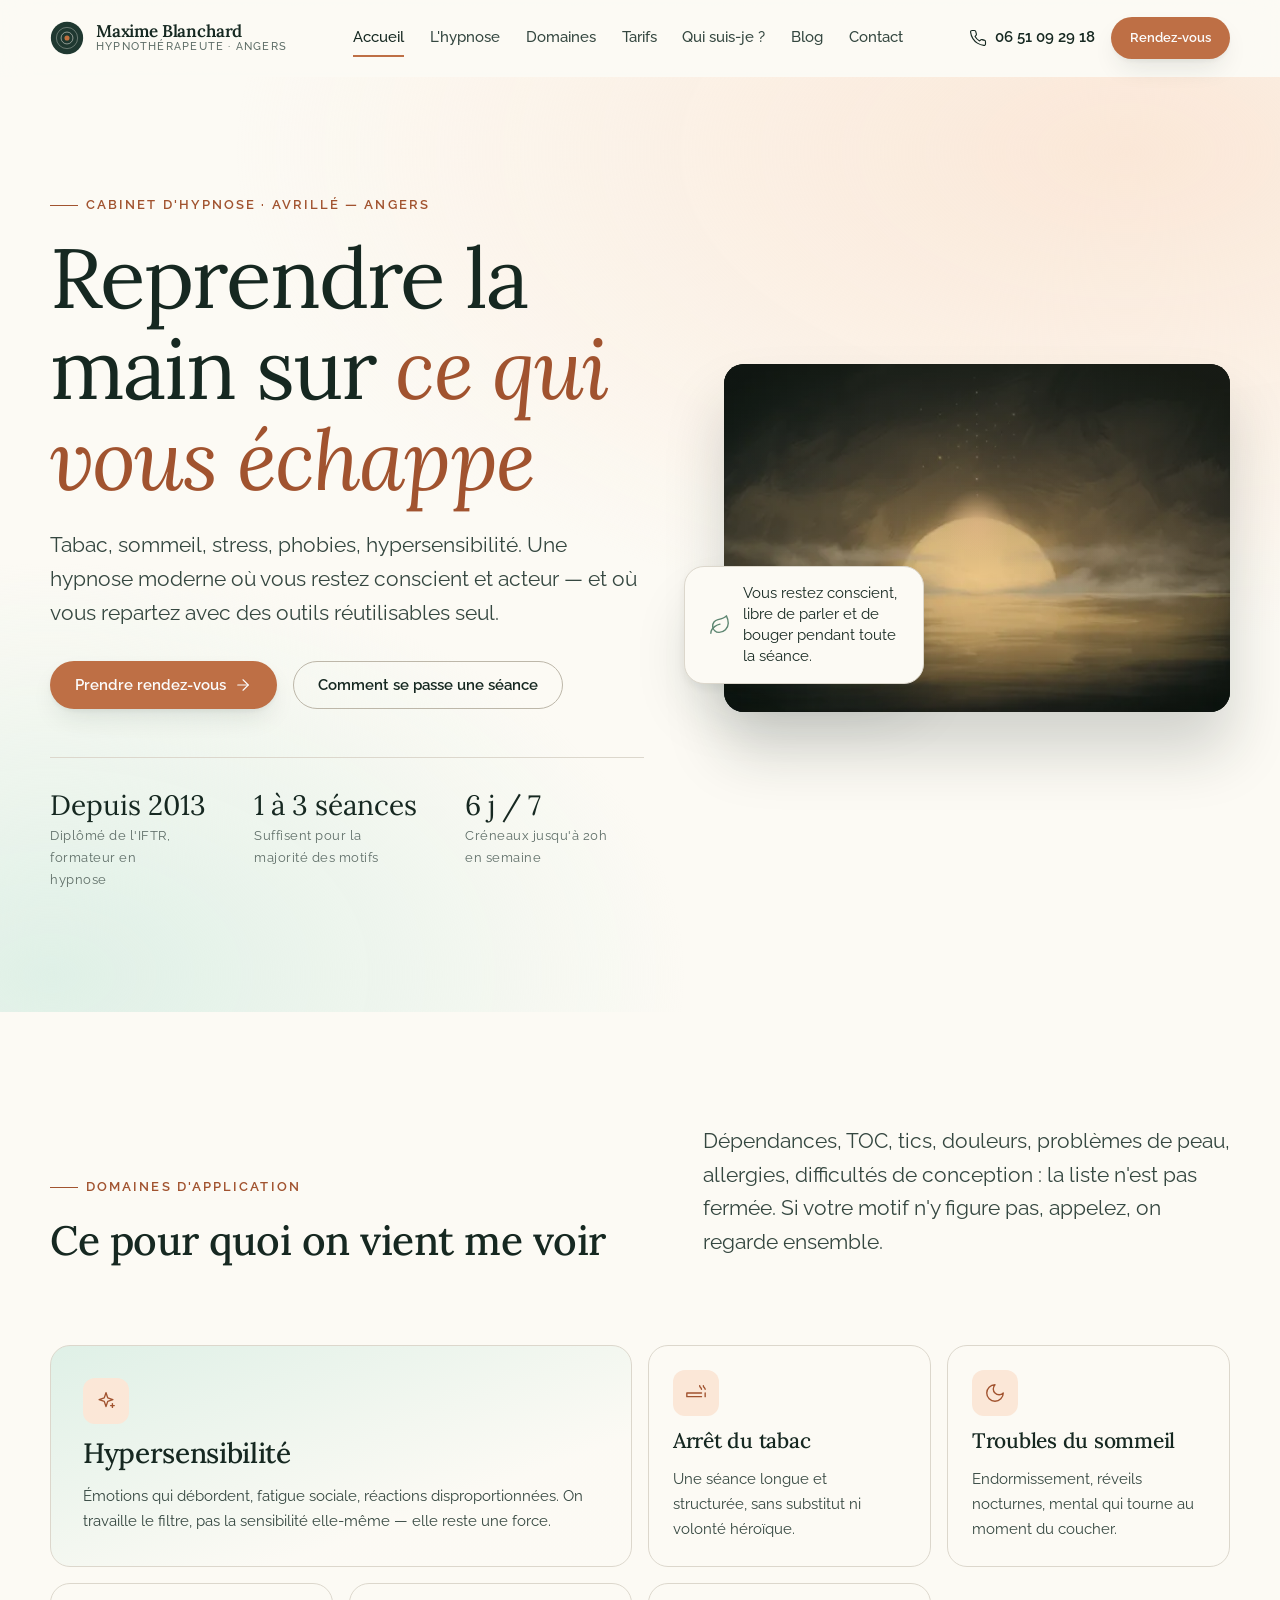
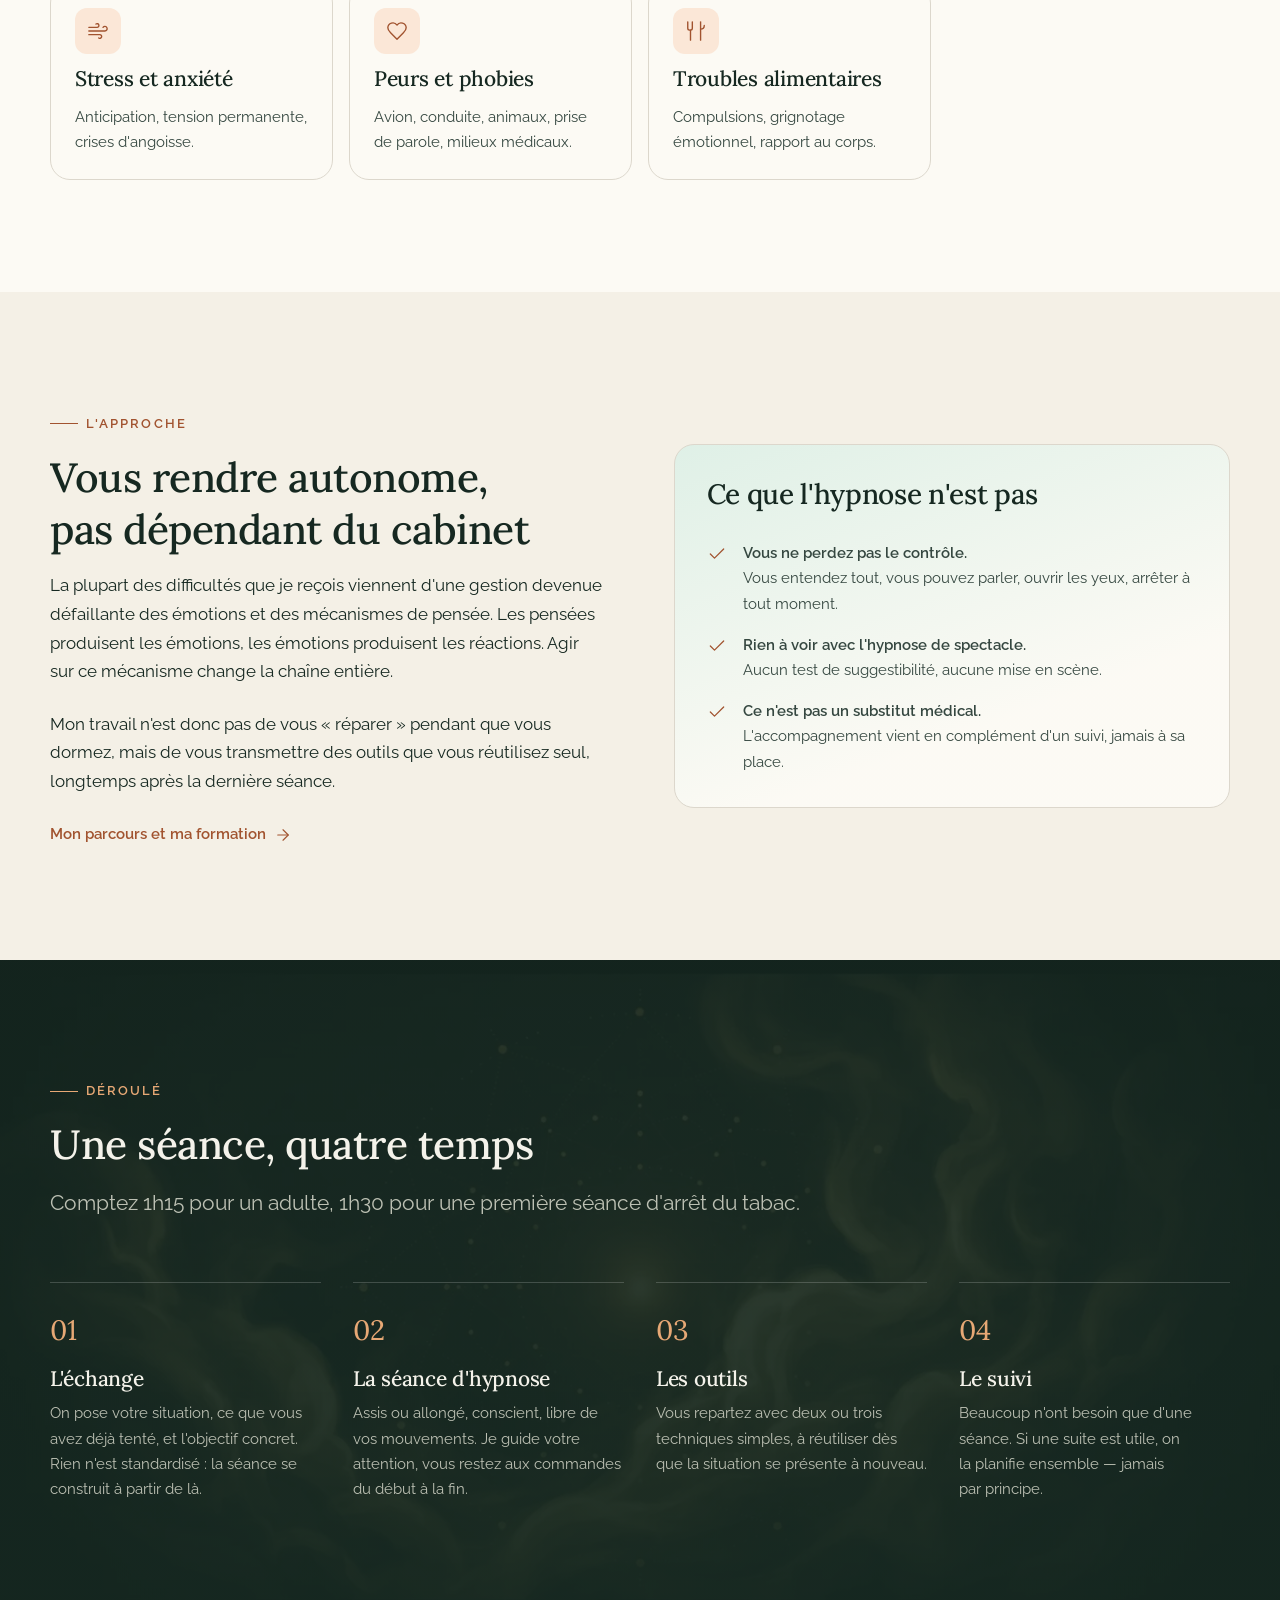
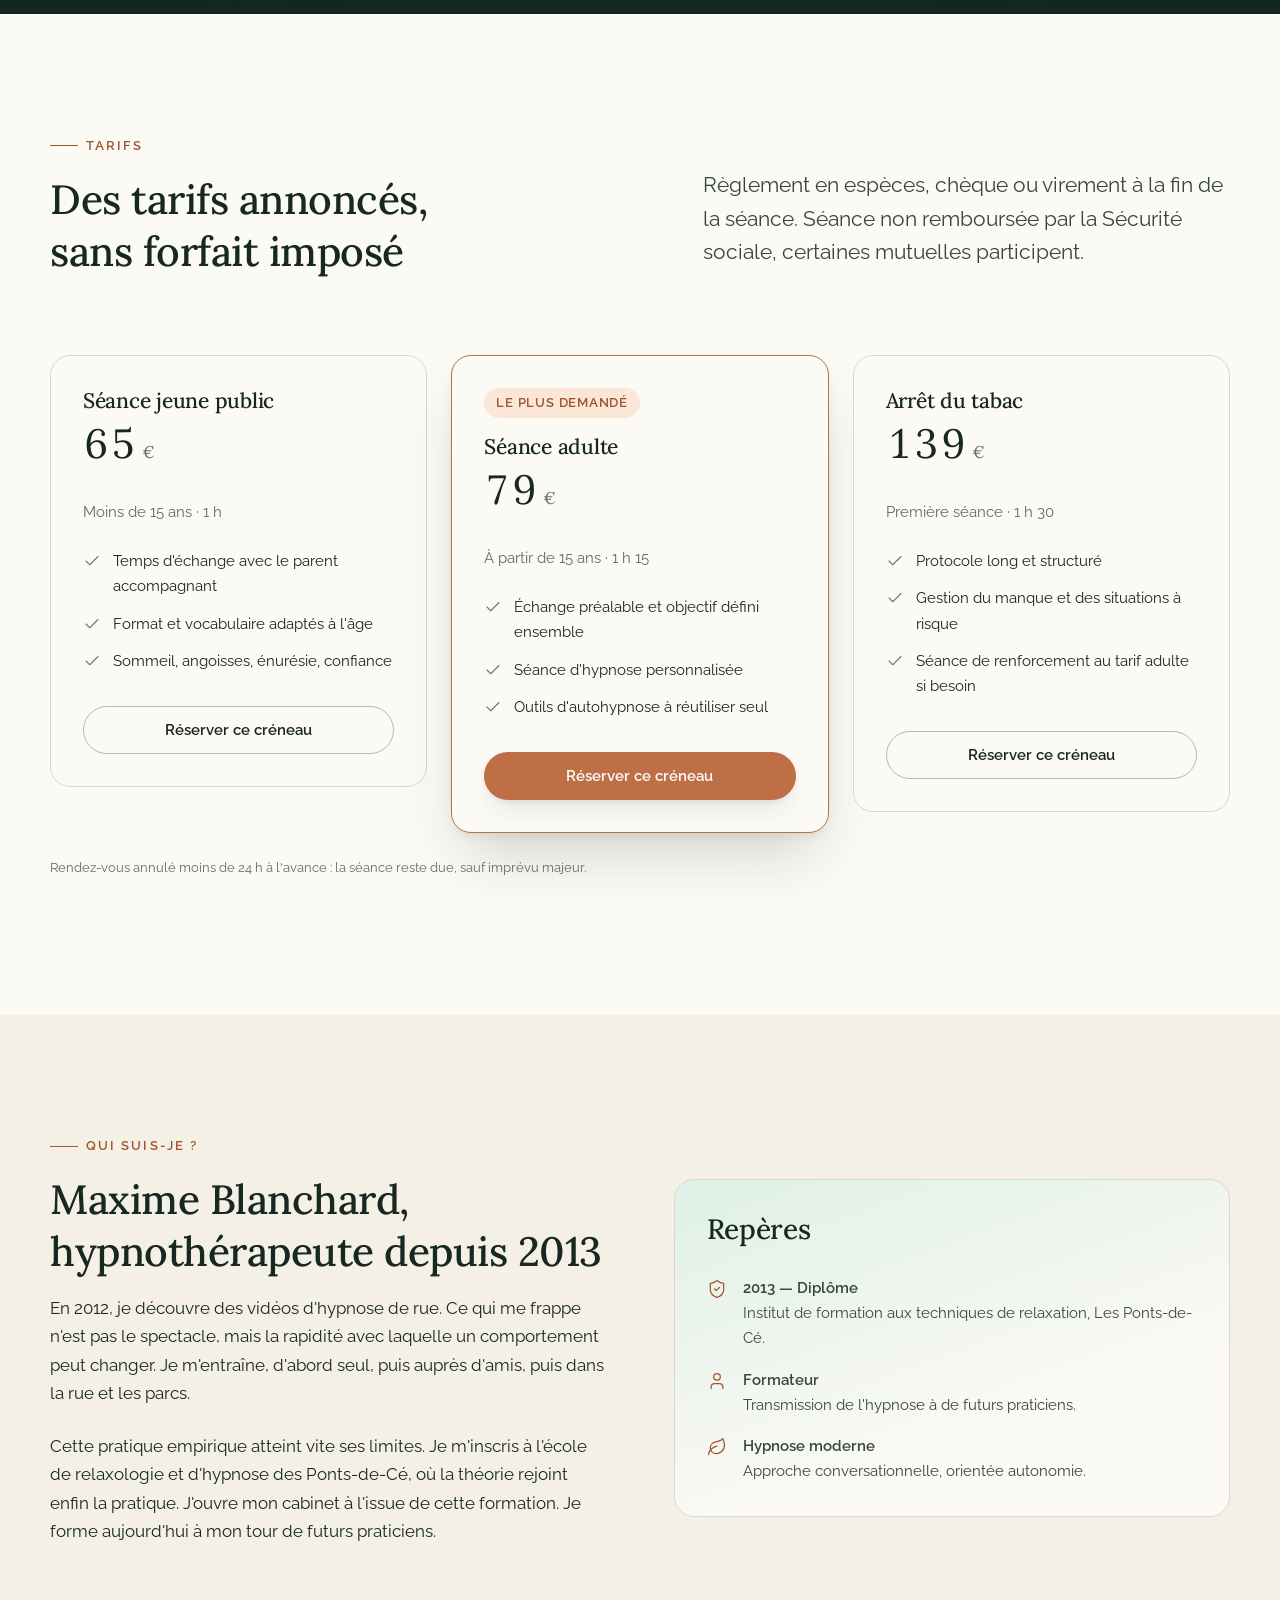
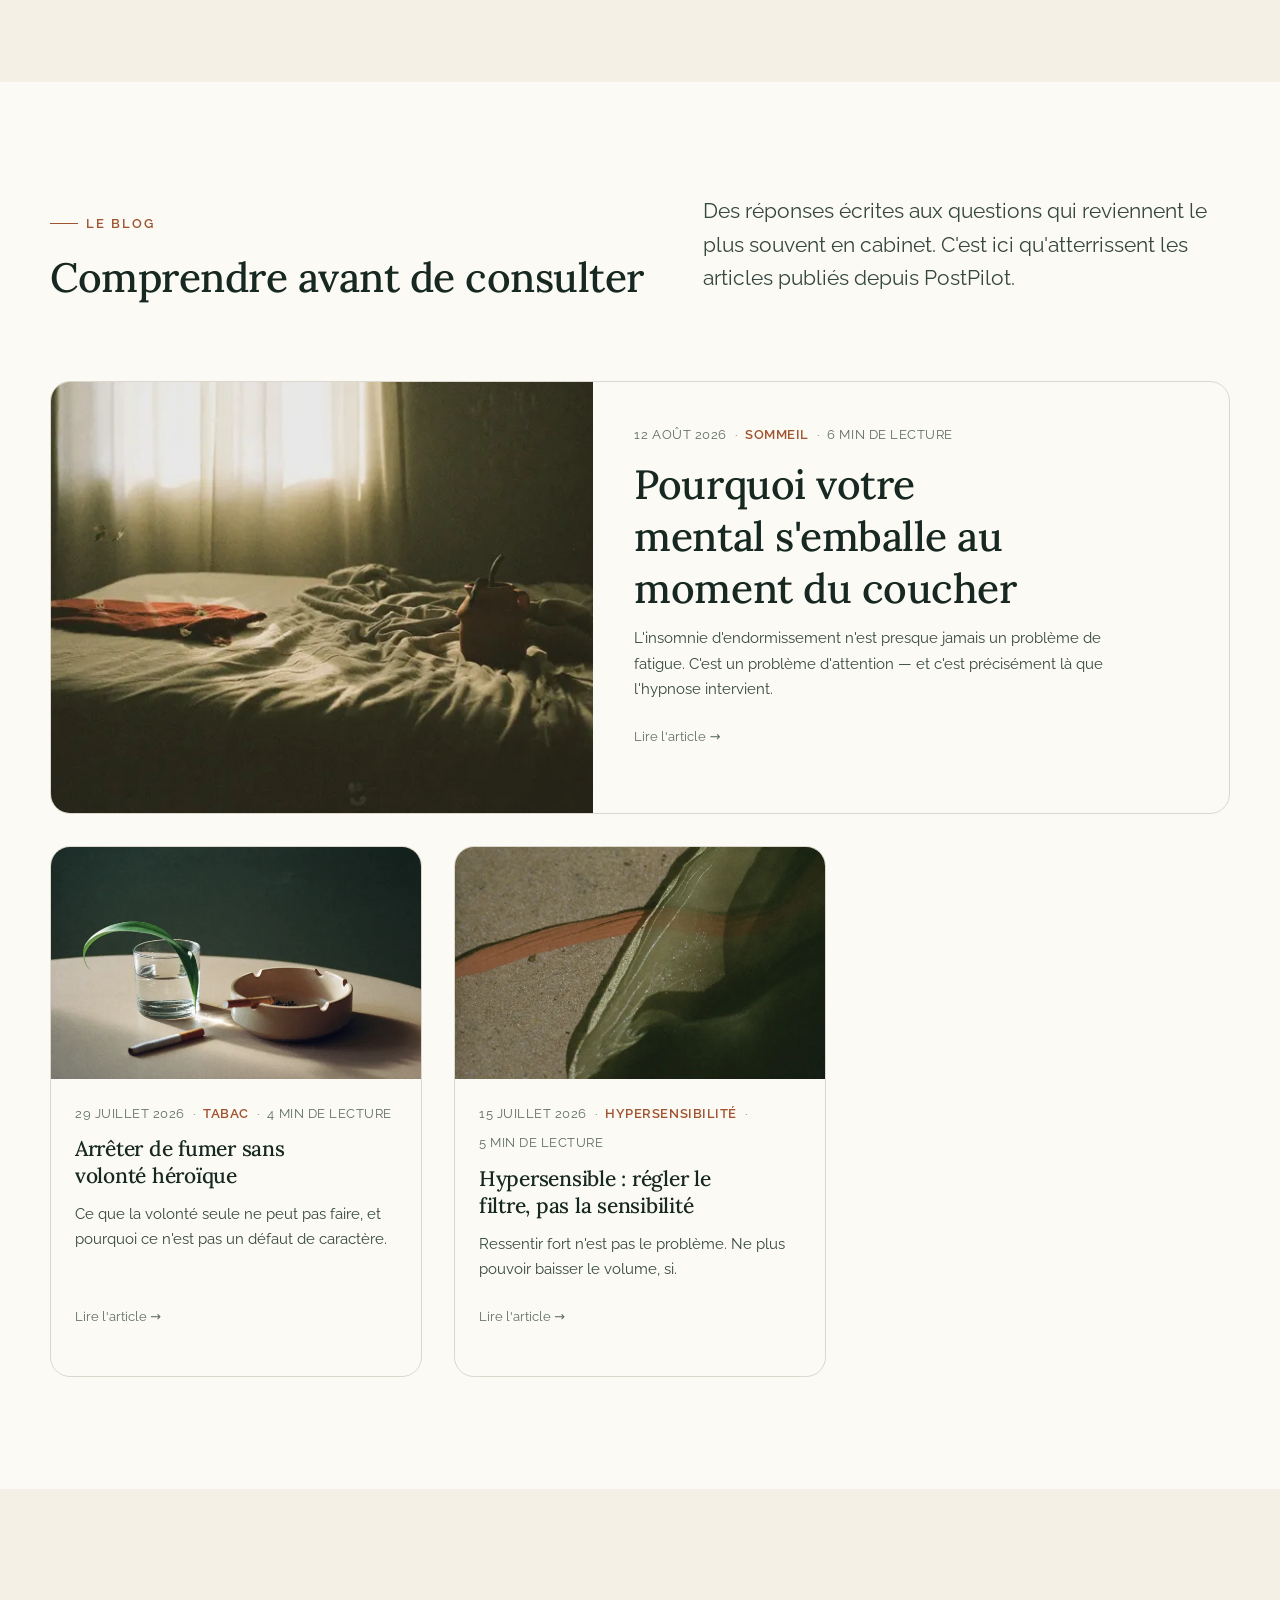
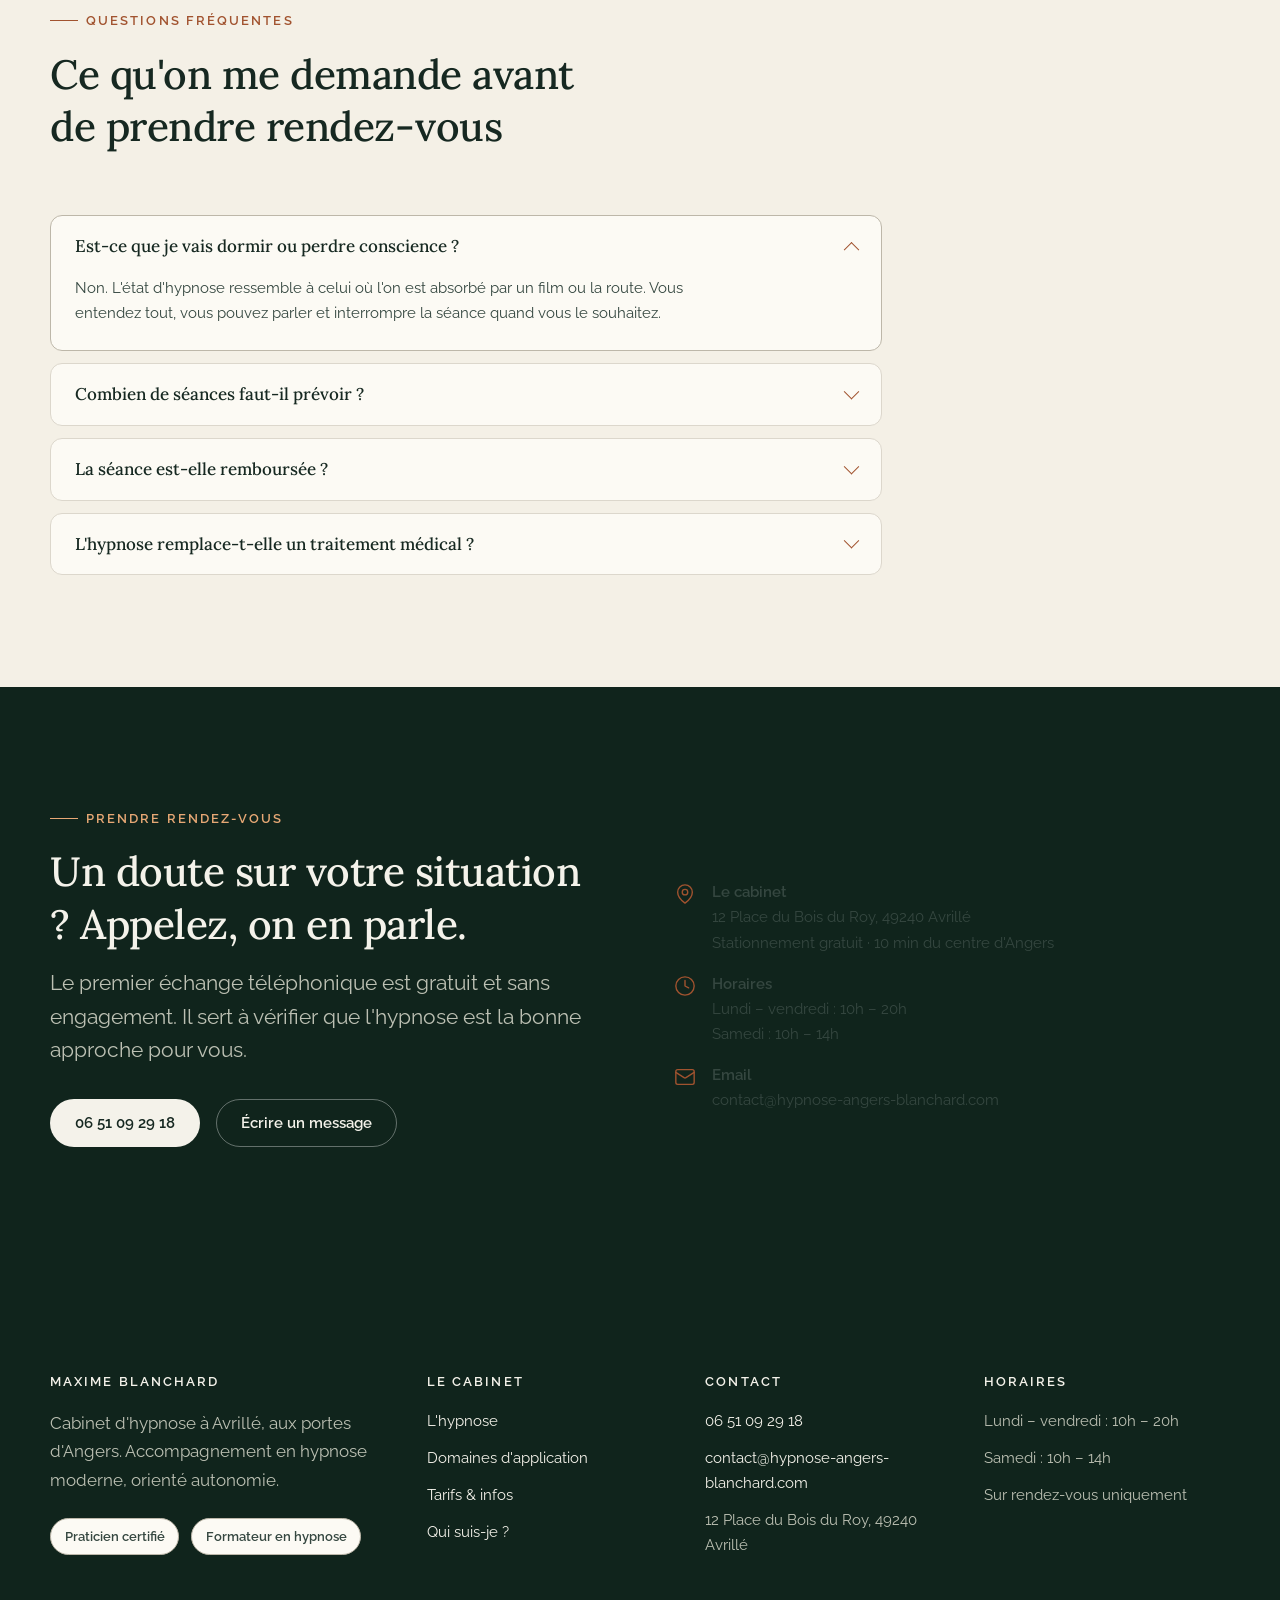
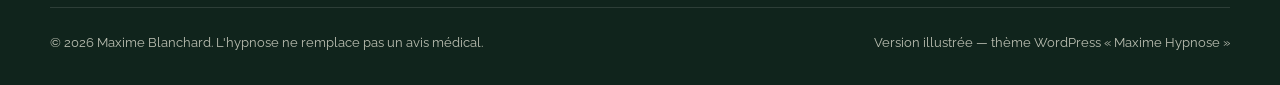
==== site/index.html @ 628c5d66 "feat: variante illustrée du site statique (site/) avec visuels générés - hero photographique + textu" ====
<!doctype html>
<html lang="fr">
<head>
<meta charset="utf-8">
<meta name="viewport" content="width=device-width, initial-scale=1">
<title>Maxime Blanchard — hypnothérapeute à Angers · version illustrée</title>
<meta name="description" content="Cabinet d'hypnose à Avrillé, aux portes d'Angers. Tabac, sommeil, stress, phobies, hypersensibilité. Variante illustrée du thème Maxime Hypnose.">
<meta name="robots" content="noindex">
<link rel="preconnect" href="https://fonts.gstatic.com" crossorigin>
<link rel="stylesheet" href="https://fonts.googleapis.com/css2?family=Lora:ital,wght@0,400;0,500;0,600;1,400&family=Raleway:wght@400;500;600&display=swap">
<link rel="stylesheet" href="assets/css/tokens.css">
<link rel="stylesheet" href="assets/css/base.css">
<link rel="stylesheet" href="assets/css/layout.css">
<link rel="stylesheet" href="assets/css/components.css">
<link rel="stylesheet" href="assets/css/blog.css">
<link rel="stylesheet" href="assets/css/photo.css">
<link rel="preload" as="image" href="assets/img/hero-horizon.webp" imagesrcset="assets/img/hero-horizon-700.webp 700w, assets/img/hero-horizon.webp 1200w" imagesizes="(max-width: 899px) 92vw, 44vw">
</head>
<body>

<a class="skip-link" href="#main">Aller au contenu principal</a>

<header class="site-header" id="site-header">
  <div class="wrap site-header__inner">
    <a class="brand" href="#">
      <svg class="brand__mark" viewBox="0 0 40 40" aria-hidden="true">
        <circle cx="20" cy="20" r="19" fill="#1f3830"/>
        <circle cx="20" cy="20" r="12.5" fill="none" stroke="#f7f4ec" stroke-opacity="0.4"/>
        <circle cx="20" cy="20" r="7" fill="none" stroke="#f7f4ec" stroke-opacity="0.6"/>
        <circle cx="20" cy="20" r="3" fill="#c2703f"/>
      </svg>
      <span class="brand__name">Maxime Blanchard
        <span class="brand__role">Hypnothérapeute · Angers</span>
      </span>
    </a>

    <nav class="site-nav" id="site-nav" aria-label="Navigation principale">
      <ul>
        <li class="current-menu-item"><a href="#">Accueil</a></li>
        <li><a href="#approche">L'hypnose</a></li>
        <li><a href="#domaines">Domaines</a></li>
        <li><a href="#tarifs">Tarifs</a></li>
        <li><a href="#apropos">Qui suis-je&nbsp;?</a></li>
        <li><a href="#articles">Blog</a></li>
        <li><a href="#contact">Contact</a></li>
      </ul>
      <div class="site-nav__cta">
        <a class="btn btn--primary" href="#contact">Prendre rendez-vous</a>
        <a class="btn btn--ghost" href="tel:+33651092918">06 51 09 29 18</a>
      </div>
    </nav>

    <div class="header-actions">
      <a class="header-phone" href="tel:+33651092918">
        <svg width="18" height="18" viewBox="0 0 24 24" fill="none" stroke="currentColor" stroke-width="1.5" stroke-linecap="round" stroke-linejoin="round" aria-hidden="true"><path d="M22 16.9v3a2 2 0 0 1-2.2 2 19.8 19.8 0 0 1-8.6-3.1 19.5 19.5 0 0 1-6-6A19.8 19.8 0 0 1 2.1 4.2 2 2 0 0 1 4.1 2h3a2 2 0 0 1 2 1.7c.1 1 .4 1.9.7 2.8a2 2 0 0 1-.5 2.1L8.1 9.9a16 16 0 0 0 6 6l1.3-1.2a2 2 0 0 1 2.1-.5c.9.3 1.8.6 2.8.7a2 2 0 0 1 1.7 2Z"/></svg>
        <span>06 51 09 29 18</span>
      </a>
      <a class="btn btn--primary btn--sm" href="#contact">Rendez-vous</a>
      <button class="nav-toggle" type="button" aria-expanded="false" aria-controls="site-nav">
        <span class="screen-reader-text">Ouvrir le menu</span>
        <span class="nav-toggle__bar"></span><span class="nav-toggle__bar"></span><span class="nav-toggle__bar"></span>
      </button>
    </div>
  </div>
</header>

<main id="main">

<section class="hero">
  <div class="wrap hero__grid">
    <div class="hero__content">
      <p class="eyebrow">Cabinet d'hypnose · Avrillé — Angers</p>
      <h1 class="hero__title">Reprendre la main sur <em>ce qui vous échappe</em></h1>
      <p class="lede hero__lede">Tabac, sommeil, stress, phobies, hypersensibilité. Une hypnose moderne où vous restez conscient et acteur — et où vous repartez avec des outils réutilisables seul.</p>

      <div class="hero__actions">
        <a class="btn btn--primary" href="#contact">Prendre rendez-vous
          <svg width="18" height="18" viewBox="0 0 24 24" fill="none" stroke="currentColor" stroke-width="1.5" stroke-linecap="round" stroke-linejoin="round" aria-hidden="true"><path d="M5 12h14"/><path d="m12 5 7 7-7 7"/></svg>
        </a>
        <a class="btn btn--ghost" href="#deroule">Comment se passe une séance</a>
      </div>

      <div class="hero__proof">
        <div class="proof-item"><span class="proof-item__value">Depuis 2013</span><span class="proof-item__label">Diplômé de l'IFTR, formateur en hypnose</span></div>
        <div class="proof-item"><span class="proof-item__value">1 à 3 séances</span><span class="proof-item__label">Suffisent pour la majorité des motifs</span></div>
        <div class="proof-item"><span class="proof-item__value">6 j / 7</span><span class="proof-item__label">Créneaux jusqu'à 20h en semaine</span></div>
      </div>
    </div>

    <div class="hero__visual">
      <div class="hero__frame">
        <img src="assets/img/hero-horizon.webp"
             srcset="assets/img/hero-horizon-700.webp 700w, assets/img/hero-horizon.webp 1200w"
             sizes="(max-width: 899px) 92vw, 44vw"
             width="1200" height="670" fetchpriority="high" decoding="async"
             alt="Horizon brumeux au lever du jour, lumière dorée diffuse">
        <span class="hero__pulse" aria-hidden="true"></span>
      </div>
      <div class="hero__card">
        <svg width="22" height="22" viewBox="0 0 24 24" fill="none" stroke="currentColor" stroke-width="1.5" stroke-linecap="round" stroke-linejoin="round" aria-hidden="true"><path d="M11 20A7 7 0 0 1 9.8 6.1C15.5 5 17 4.5 19 2c1 2 2 4.2 2 8 0 5.5-4.8 10-10 10Z"/><path d="M2 21c0-3 1.9-5.7 4.5-7.5C9 11.7 12 11 12 11"/></svg>
        <span>Vous restez conscient, libre de parler et de bouger pendant toute la séance.</span>
      </div>
    </div>
  </div>
</section>

<section class="section" id="domaines">
  <div class="wrap">
    <div class="section__head section__head--split reveal">
      <div>
        <p class="eyebrow">Domaines d'application</p>
        <h2>Ce pour quoi on vient me voir</h2>
      </div>
      <p class="lede">Dépendances, TOC, tics, douleurs, problèmes de peau, allergies, difficultés de conception : la liste n'est pas fermée. Si votre motif n'y figure pas, appelez, on regarde ensemble.</p>
    </div>

    <div class="grid-domains">
      <article class="card card--feature reveal">
        <span class="card__icon"><svg width="22" height="22" viewBox="0 0 24 24" fill="none" stroke="currentColor" stroke-width="1.5" stroke-linecap="round" stroke-linejoin="round" aria-hidden="true"><path d="M12 3 13.9 8.6 19.5 10.5 13.9 12.4 12 18 10.1 12.4 4.5 10.5 10.1 8.6Z"/><path d="M19 15v4"/><path d="M17 17h4"/></svg></span>
        <h3>Hypersensibilité</h3>
        <p>Émotions qui débordent, fatigue sociale, réactions disproportionnées. On travaille le filtre, pas la sensibilité elle-même — elle reste une force.</p>
      </article>
      <article class="card reveal">
        <span class="card__icon"><svg width="22" height="22" viewBox="0 0 24 24" fill="none" stroke="currentColor" stroke-width="1.5" stroke-linecap="round" stroke-linejoin="round" aria-hidden="true"><path d="M18 12H2v4h16"/><path d="M22 12v4"/><path d="M18 8c0-2-2-2-2-4"/><path d="M22 8c0-2-2-2-2-4"/></svg></span>
        <h3>Arrêt du tabac</h3><p>Une séance longue et structurée, sans substitut ni volonté héroïque.</p>
      </article>
      <article class="card reveal">
        <span class="card__icon"><svg width="22" height="22" viewBox="0 0 24 24" fill="none" stroke="currentColor" stroke-width="1.5" stroke-linecap="round" stroke-linejoin="round" aria-hidden="true"><path d="M12 3a6 6 0 0 0 9 9 9 9 0 1 1-9-9Z"/></svg></span>
        <h3>Troubles du sommeil</h3><p>Endormissement, réveils nocturnes, mental qui tourne au moment du coucher.</p>
      </article>
      <article class="card reveal">
        <span class="card__icon"><svg width="22" height="22" viewBox="0 0 24 24" fill="none" stroke="currentColor" stroke-width="1.5" stroke-linecap="round" stroke-linejoin="round" aria-hidden="true"><path d="M12.8 19.6A2 2 0 1 0 14 16H2"/><path d="M17.5 8a2.5 2.5 0 1 1 2 4H2"/><path d="M9.8 4.4A2 2 0 1 1 11 8H2"/></svg></span>
        <h3>Stress et anxiété</h3><p>Anticipation, tension permanente, crises d'angoisse.</p>
      </article>
      <article class="card reveal">
        <span class="card__icon"><svg width="22" height="22" viewBox="0 0 24 24" fill="none" stroke="currentColor" stroke-width="1.5" stroke-linecap="round" stroke-linejoin="round" aria-hidden="true"><path d="M19 14c1.5-1.5 3-3.4 3-5.5A5.5 5.5 0 0 0 12 5.5 5.5 5.5 0 0 0 2 8.5c0 2.1 1.5 4 3 5.5l7 7Z"/></svg></span>
        <h3>Peurs et phobies</h3><p>Avion, conduite, animaux, prise de parole, milieux médicaux.</p>
      </article>
      <article class="card reveal">
        <span class="card__icon"><svg width="22" height="22" viewBox="0 0 24 24" fill="none" stroke="currentColor" stroke-width="1.5" stroke-linecap="round" stroke-linejoin="round" aria-hidden="true"><path d="M3 2v7c0 1.1.9 2 2 2h1a2 2 0 0 0 2-2V2"/><path d="M6 11v11"/><path d="M17 2v20"/><path d="M21 6c0 3-2 4-4 4"/></svg></span>
        <h3>Troubles alimentaires</h3><p>Compulsions, grignotage émotionnel, rapport au corps.</p>
      </article>
    </div>
  </div>
</section>

<section class="section section--tinted" id="approche">
  <div class="wrap grid-two">
    <div class="reveal">
      <p class="eyebrow">L'approche</p>
      <h2>Vous rendre autonome, pas dépendant du cabinet</h2>
      <p>La plupart des difficultés que je reçois viennent d'une gestion devenue défaillante des émotions et des mécanismes de pensée. Les pensées produisent les émotions, les émotions produisent les réactions. Agir sur ce mécanisme change la chaîne entière.</p>
      <p>Mon travail n'est donc pas de vous « réparer » pendant que vous dormez, mais de vous transmettre des outils que vous réutilisez seul, longtemps après la dernière séance.</p>
      <a class="link-arrow" href="#apropos">Mon parcours et ma formation
        <svg width="18" height="18" viewBox="0 0 24 24" fill="none" stroke="currentColor" stroke-width="1.5" stroke-linecap="round" stroke-linejoin="round" aria-hidden="true"><path d="M5 12h14"/><path d="m12 5 7 7-7 7"/></svg>
      </a>
    </div>
    <div class="reveal">
      <div class="card card--feature">
        <h3>Ce que l'hypnose n'est pas</h3>
        <ul class="info-list" style="margin-top:var(--sp-4)">
          <li><svg width="20" height="20" viewBox="0 0 24 24" fill="none" stroke="currentColor" stroke-width="1.5" stroke-linecap="round" stroke-linejoin="round" aria-hidden="true"><path d="M20 6 9 17l-5-5"/></svg><span><strong>Vous ne perdez pas le contrôle.</strong> Vous entendez tout, vous pouvez parler, ouvrir les yeux, arrêter à tout moment.</span></li>
          <li><svg width="20" height="20" viewBox="0 0 24 24" fill="none" stroke="currentColor" stroke-width="1.5" stroke-linecap="round" stroke-linejoin="round" aria-hidden="true"><path d="M20 6 9 17l-5-5"/></svg><span><strong>Rien à voir avec l'hypnose de spectacle.</strong> Aucun test de suggestibilité, aucune mise en scène.</span></li>
          <li><svg width="20" height="20" viewBox="0 0 24 24" fill="none" stroke="currentColor" stroke-width="1.5" stroke-linecap="round" stroke-linejoin="round" aria-hidden="true"><path d="M20 6 9 17l-5-5"/></svg><span><strong>Ce n'est pas un substitut médical.</strong> L'accompagnement vient en complément d'un suivi, jamais à sa place.</span></li>
        </ul>
      </div>
    </div>
  </div>
</section>

<section class="section section--inverse section--photo" id="deroule">
  <div class="wrap">
    <div class="section__head reveal">
      <p class="eyebrow">Déroulé</p>
      <h2>Une séance, quatre temps</h2>
      <p class="lede">Comptez 1h15 pour un adulte, 1h30 pour une première séance d'arrêt du tabac.</p>
    </div>
    <div class="steps">
      <article class="step reveal"><h3>L'échange</h3><p>On pose votre situation, ce que vous avez déjà tenté, et l'objectif concret. Rien n'est standardisé : la séance se construit à partir de là.</p></article>
      <article class="step reveal"><h3>La séance d'hypnose</h3><p>Assis ou allongé, conscient, libre de vos mouvements. Je guide votre attention, vous restez aux commandes du début à la fin.</p></article>
      <article class="step reveal"><h3>Les outils</h3><p>Vous repartez avec deux ou trois techniques simples, à réutiliser dès que la situation se présente à nouveau.</p></article>
      <article class="step reveal"><h3>Le suivi</h3><p>Beaucoup n'ont besoin que d'une séance. Si une suite est utile, on la planifie ensemble — jamais par principe.</p></article>
    </div>
  </div>
</section>

<section class="section" id="tarifs">
  <div class="wrap">
    <div class="section__head section__head--split reveal">
      <div><p class="eyebrow">Tarifs</p><h2>Des tarifs annoncés, sans forfait imposé</h2></div>
      <p class="lede">Règlement en espèces, chèque ou virement à la fin de la séance. Séance non remboursée par la Sécurité sociale, certaines mutuelles participent.</p>
    </div>

    <div class="grid-pricing">
      <article class="price-card reveal">
        <h3 class="price-card__name">Séance jeune public</h3>
        <p class="price-card__amount">65<span> €</span></p>
        <p class="price-card__meta">Moins de 15 ans · 1 h</p>
        <ul>
          <li><svg width="18" height="18" viewBox="0 0 24 24" fill="none" stroke="currentColor" stroke-width="1.5" stroke-linecap="round" stroke-linejoin="round" aria-hidden="true"><path d="M20 6 9 17l-5-5"/></svg><span>Temps d'échange avec le parent accompagnant</span></li>
          <li><svg width="18" height="18" viewBox="0 0 24 24" fill="none" stroke="currentColor" stroke-width="1.5" stroke-linecap="round" stroke-linejoin="round" aria-hidden="true"><path d="M20 6 9 17l-5-5"/></svg><span>Format et vocabulaire adaptés à l'âge</span></li>
          <li><svg width="18" height="18" viewBox="0 0 24 24" fill="none" stroke="currentColor" stroke-width="1.5" stroke-linecap="round" stroke-linejoin="round" aria-hidden="true"><path d="M20 6 9 17l-5-5"/></svg><span>Sommeil, angoisses, énurésie, confiance</span></li>
        </ul>
        <a class="btn btn--ghost" href="#contact">Réserver ce créneau</a>
      </article>

      <article class="price-card price-card--featured reveal">
        <span class="price-card__tag">Le plus demandé</span>
        <h3 class="price-card__name">Séance adulte</h3>
        <p class="price-card__amount">79<span> €</span></p>
        <p class="price-card__meta">À partir de 15 ans · 1 h 15</p>
        <ul>
          <li><svg width="18" height="18" viewBox="0 0 24 24" fill="none" stroke="currentColor" stroke-width="1.5" stroke-linecap="round" stroke-linejoin="round" aria-hidden="true"><path d="M20 6 9 17l-5-5"/></svg><span>Échange préalable et objectif défini ensemble</span></li>
          <li><svg width="18" height="18" viewBox="0 0 24 24" fill="none" stroke="currentColor" stroke-width="1.5" stroke-linecap="round" stroke-linejoin="round" aria-hidden="true"><path d="M20 6 9 17l-5-5"/></svg><span>Séance d'hypnose personnalisée</span></li>
          <li><svg width="18" height="18" viewBox="0 0 24 24" fill="none" stroke="currentColor" stroke-width="1.5" stroke-linecap="round" stroke-linejoin="round" aria-hidden="true"><path d="M20 6 9 17l-5-5"/></svg><span>Outils d'autohypnose à réutiliser seul</span></li>
        </ul>
        <a class="btn btn--primary" href="#contact">Réserver ce créneau</a>
      </article>

      <article class="price-card reveal">
        <h3 class="price-card__name">Arrêt du tabac</h3>
        <p class="price-card__amount">139<span> €</span></p>
        <p class="price-card__meta">Première séance · 1 h 30</p>
        <ul>
          <li><svg width="18" height="18" viewBox="0 0 24 24" fill="none" stroke="currentColor" stroke-width="1.5" stroke-linecap="round" stroke-linejoin="round" aria-hidden="true"><path d="M20 6 9 17l-5-5"/></svg><span>Protocole long et structuré</span></li>
          <li><svg width="18" height="18" viewBox="0 0 24 24" fill="none" stroke="currentColor" stroke-width="1.5" stroke-linecap="round" stroke-linejoin="round" aria-hidden="true"><path d="M20 6 9 17l-5-5"/></svg><span>Gestion du manque et des situations à risque</span></li>
          <li><svg width="18" height="18" viewBox="0 0 24 24" fill="none" stroke="currentColor" stroke-width="1.5" stroke-linecap="round" stroke-linejoin="round" aria-hidden="true"><path d="M20 6 9 17l-5-5"/></svg><span>Séance de renforcement au tarif adulte si besoin</span></li>
        </ul>
        <a class="btn btn--ghost" href="#contact">Réserver ce créneau</a>
      </article>
    </div>
    <p class="field__hint" style="margin-top:var(--sp-5)">Rendez-vous annulé moins de 24 h à l'avance : la séance reste due, sauf imprévu majeur.</p>
  </div>
</section>

<section class="section section--tinted" id="apropos">
  <div class="wrap grid-two">
    <div class="reveal">
      <p class="eyebrow">Qui suis-je&nbsp;?</p>
      <h2>Maxime Blanchard, hypnothérapeute depuis 2013</h2>
      <p>En 2012, je découvre des vidéos d'hypnose de rue. Ce qui me frappe n'est pas le spectacle, mais la rapidité avec laquelle un comportement peut changer. Je m'entraîne, d'abord seul, puis auprès d'amis, puis dans la rue et les parcs.</p>
      <p>Cette pratique empirique atteint vite ses limites. Je m'inscris à l'école de relaxologie et d'hypnose des Ponts-de-Cé, où la théorie rejoint enfin la pratique. J'ouvre mon cabinet à l'issue de cette formation. Je forme aujourd'hui à mon tour de futurs praticiens.</p>
    </div>
    <div class="reveal">
      <div class="card card--feature">
        <h3>Repères</h3>
        <ul class="info-list" style="margin-top:var(--sp-4)">
          <li><svg width="20" height="20" viewBox="0 0 24 24" fill="none" stroke="currentColor" stroke-width="1.5" stroke-linecap="round" stroke-linejoin="round" aria-hidden="true"><path d="M20 13c0 5-3.5 7.5-7.7 9a1 1 0 0 1-.6 0C7.5 20.5 4 18 4 13V6a1 1 0 0 1 1-1c2 0 4.5-1.2 6.2-2.7a1 1 0 0 1 1.6 0C14.5 3.8 17 5 19 5a1 1 0 0 1 1 1Z"/><path d="m9 12 2 2 4-4"/></svg><span><strong>2013 — Diplôme</strong><span>Institut de formation aux techniques de relaxation, Les Ponts-de-Cé.</span></span></li>
          <li><svg width="20" height="20" viewBox="0 0 24 24" fill="none" stroke="currentColor" stroke-width="1.5" stroke-linecap="round" stroke-linejoin="round" aria-hidden="true"><path d="M19 21v-2a4 4 0 0 0-4-4H9a4 4 0 0 0-4 4v2"/><circle cx="12" cy="7" r="4"/></svg><span><strong>Formateur</strong><span>Transmission de l'hypnose à de futurs praticiens.</span></span></li>
          <li><svg width="20" height="20" viewBox="0 0 24 24" fill="none" stroke="currentColor" stroke-width="1.5" stroke-linecap="round" stroke-linejoin="round" aria-hidden="true"><path d="M11 20A7 7 0 0 1 9.8 6.1C15.5 5 17 4.5 19 2c1 2 2 4.2 2 8 0 5.5-4.8 10-10 10Z"/><path d="M2 21c0-3 1.9-5.7 4.5-7.5C9 11.7 12 11 12 11"/></svg><span><strong>Hypnose moderne</strong><span>Approche conversationnelle, orientée autonomie.</span></span></li>
        </ul>
      </div>
    </div>
  </div>
</section>

<section class="section" id="articles">
  <div class="wrap">
    <div class="section__head section__head--split reveal">
      <div><p class="eyebrow">Le blog</p><h2>Comprendre avant de consulter</h2></div>
      <p class="lede">Des réponses écrites aux questions qui reviennent le plus souvent en cabinet. C'est ici qu'atterrissent les articles publiés depuis PostPilot.</p>
    </div>

    <div class="post-grid">
      <article class="post-card post-card--lead reveal">
        <div class="post-card__media">
          <img src="assets/img/blog-sommeil.webp"
               srcset="assets/img/blog-sommeil-800.webp 800w, assets/img/blog-sommeil.webp 1400w"
               sizes="(max-width: 767px) 92vw, 46vw"
               width="1400" height="788" loading="lazy" decoding="async"
               alt="Lit défait au petit matin, lumière filtrée par un rideau">
        </div>
        <div class="post-card__body">
          <div class="post-card__meta"><time>12 août 2026</time><span>·</span><a href="#">Sommeil</a><span>·</span><span>6 min de lecture</span></div>
          <h3 class="post-card__title"><a href="#">Pourquoi votre mental s'emballe au moment du coucher</a></h3>
          <p class="post-card__excerpt">L'insomnie d'endormissement n'est presque jamais un problème de fatigue. C'est un problème d'attention — et c'est précisément là que l'hypnose intervient.</p>
          <p class="post-card__foot">Lire l'article →</p>
        </div>
      </article>

      <article class="post-card reveal">
        <div class="post-card__media">
          <img src="assets/img/blog-tabac-800.webp"
               srcset="assets/img/blog-tabac-800.webp 800w, assets/img/blog-tabac.webp 1400w"
               sizes="(max-width: 767px) 92vw, 30vw"
               width="1400" height="788" loading="lazy" decoding="async"
               alt="Cendrier et verre d'eau sur une table, feuille verte posée en travers">
        </div>
        <div class="post-card__body">
          <div class="post-card__meta"><time>29 juillet 2026</time><span>·</span><a href="#">Tabac</a><span>·</span><span>4 min de lecture</span></div>
          <h3 class="post-card__title"><a href="#">Arrêter de fumer sans volonté héroïque</a></h3>
          <p class="post-card__excerpt">Ce que la volonté seule ne peut pas faire, et pourquoi ce n'est pas un défaut de caractère.</p>
          <p class="post-card__foot">Lire l'article →</p>
        </div>
      </article>

      <article class="post-card reveal">
        <div class="post-card__media">
          <img src="assets/img/blog-hypersensibilite-800.webp"
               srcset="assets/img/blog-hypersensibilite-800.webp 800w, assets/img/blog-hypersensibilite.webp 1400w"
               sizes="(max-width: 767px) 92vw, 30vw"
               width="1400" height="788" loading="lazy" decoding="async"
               alt="Voile translucide effleurant le sable, teintes sable et sauge">
        </div>
        <div class="post-card__body">
          <div class="post-card__meta"><time>15 juillet 2026</time><span>·</span><a href="#">Hypersensibilité</a><span>·</span><span>5 min de lecture</span></div>
          <h3 class="post-card__title"><a href="#">Hypersensible : régler le filtre, pas la sensibilité</a></h3>
          <p class="post-card__excerpt">Ressentir fort n'est pas le problème. Ne plus pouvoir baisser le volume, si.</p>
          <p class="post-card__foot">Lire l'article →</p>
        </div>
      </article>
    </div>
  </div>
</section>

<section class="section section--tinted" id="faq">
  <div class="wrap">
    <div class="section__head reveal">
      <p class="eyebrow">Questions fréquentes</p>
      <h2>Ce qu'on me demande avant de prendre rendez-vous</h2>
    </div>
    <div class="faq">
      <details class="faq__item reveal" open>
        <summary class="faq__question">Est-ce que je vais dormir ou perdre conscience&nbsp;?</summary>
        <div class="faq__answer"><p>Non. L'état d'hypnose ressemble à celui où l'on est absorbé par un film ou la route. Vous entendez tout, vous pouvez parler et interrompre la séance quand vous le souhaitez.</p></div>
      </details>
      <details class="faq__item reveal">
        <summary class="faq__question">Combien de séances faut-il prévoir&nbsp;?</summary>
        <div class="faq__answer"><p>Pour la majorité des motifs, une à trois séances suffisent. L'objectif est que vous n'ayez plus besoin de revenir.</p></div>
      </details>
      <details class="faq__item reveal">
        <summary class="faq__question">La séance est-elle remboursée&nbsp;?</summary>
        <div class="faq__answer"><p>Pas par la Sécurité sociale. Certaines mutuelles proposent un forfait « médecines douces » : une facture vous est remise sur demande.</p></div>
      </details>
      <details class="faq__item reveal">
        <summary class="faq__question">L'hypnose remplace-t-elle un traitement médical&nbsp;?</summary>
        <div class="faq__answer"><p>Jamais. L'accompagnement est complémentaire d'un suivi médical ou psychologique. N'arrêtez aucun traitement sans avis de votre médecin.</p></div>
      </details>
    </div>
  </div>
</section>

<section class="section section--inverse" id="contact">
  <div class="wrap grid-two">
    <div class="reveal">
      <p class="eyebrow">Prendre rendez-vous</p>
      <h2>Un doute sur votre situation ? Appelez, on en parle.</h2>
      <p class="lede">Le premier échange téléphonique est gratuit et sans engagement. Il sert à vérifier que l'hypnose est la bonne approche pour vous.</p>
      <div class="hero__actions" style="margin-top:var(--sp-6)">
        <a class="btn btn--light" href="tel:+33651092918">06 51 09 29 18</a>
        <a class="btn btn--ghost" style="border-color:rgba(255,255,255,.35);color:inherit" href="#">Écrire un message</a>
      </div>
    </div>
    <div class="reveal">
      <ul class="info-list">
        <li><svg width="22" height="22" viewBox="0 0 24 24" fill="none" stroke="currentColor" stroke-width="1.5" stroke-linecap="round" stroke-linejoin="round" aria-hidden="true"><path d="M20 10c0 6-8 12-8 12s-8-6-8-12a8 8 0 0 1 16 0Z"/><circle cx="12" cy="10" r="3"/></svg><span><strong>Le cabinet</strong><span>12 Place du Bois du Roy, 49240 Avrillé<br>Stationnement gratuit · 10 min du centre d'Angers</span></span></li>
        <li><svg width="22" height="22" viewBox="0 0 24 24" fill="none" stroke="currentColor" stroke-width="1.5" stroke-linecap="round" stroke-linejoin="round" aria-hidden="true"><circle cx="12" cy="12" r="10"/><path d="M12 6v6l4 2"/></svg><span><strong>Horaires</strong><span>Lundi – vendredi : 10h – 20h<br>Samedi : 10h – 14h</span></span></li>
        <li><svg width="22" height="22" viewBox="0 0 24 24" fill="none" stroke="currentColor" stroke-width="1.5" stroke-linecap="round" stroke-linejoin="round" aria-hidden="true"><rect width="20" height="16" x="2" y="4" rx="2"/><path d="m22 7-8.97 5.7a1.94 1.94 0 0 1-2.06 0L2 7"/></svg><span><strong>Email</strong><span>contact@hypnose-angers-blanchard.com</span></span></li>
      </ul>
    </div>
  </div>
</section>

</main>

<footer class="site-footer">
  <div class="wrap">
    <div class="footer__grid">
      <div class="footer__brand">
        <p class="footer__title">Maxime Blanchard</p>
        <p style="max-width:32ch">Cabinet d'hypnose à Avrillé, aux portes d'Angers. Accompagnement en hypnose moderne, orienté autonomie.</p>
        <div class="badge-row">
          <span class="badge">Praticien certifié</span>
          <span class="badge">Formateur en hypnose</span>
        </div>
      </div>
      <div>
        <p class="footer__title">Le cabinet</p>
        <ul class="footer__list">
          <li><a href="#approche">L'hypnose</a></li>
          <li><a href="#domaines">Domaines d'application</a></li>
          <li><a href="#tarifs">Tarifs & infos</a></li>
          <li><a href="#apropos">Qui suis-je&nbsp;?</a></li>
        </ul>
      </div>
      <div>
        <p class="footer__title">Contact</p>
        <ul class="footer__list">
          <li><a href="tel:+33651092918">06 51 09 29 18</a></li>
          <li><a href="mailto:contact@hypnose-angers-blanchard.com">contact@hypnose-angers-blanchard.com</a></li>
          <li>12 Place du Bois du Roy, 49240 Avrillé</li>
        </ul>
      </div>
      <div>
        <p class="footer__title">Horaires</p>
        <ul class="footer__list">
          <li>Lundi – vendredi : 10h – 20h</li>
          <li>Samedi : 10h – 14h</li>
          <li>Sur rendez-vous uniquement</li>
        </ul>
      </div>
    </div>
    <div class="footer__bottom">
      <p style="margin:0">© 2026 Maxime Blanchard. L'hypnose ne remplace pas un avis médical.</p>
      <p style="margin:0">Version illustrée — thème WordPress « Maxime Hypnose »</p>
    </div>
  </div>
</footer>

<div class="mobile-cta">
  <a class="btn btn--ghost" href="tel:+33651092918">Appeler</a>
  <a class="btn btn--primary" href="#contact">Rendez-vous</a>
</div>

<script src="assets/js/main.js" defer></script>
</body>
</html>
---- site/assets/css/tokens.css ----
/* Design tokens — source unique de vérité pour couleurs, typo, rythme, motion. */

:root {
  /* --- Couleur : pin profond / sable / terracotta -------------------------- */
  --c-ink: oklch(0.26 0.028 168);
  --c-ink-2: oklch(0.38 0.026 168);
  --c-ink-3: oklch(0.52 0.020 168);

  --c-surface: oklch(0.985 0.008 92);
  --c-surface-2: oklch(0.955 0.014 88);
  --c-surface-3: oklch(0.915 0.020 86);
  --c-surface-inverse: oklch(0.24 0.030 168);

  --c-clay: oklch(0.62 0.115 48);
  --c-clay-strong: oklch(0.53 0.115 44);
  --c-clay-wash: oklch(0.94 0.030 62);

  --c-sage: oklch(0.58 0.055 162);
  --c-sage-wash: oklch(0.94 0.022 162);

  --c-border: oklch(0.88 0.016 88);
  --c-border-strong: oklch(0.78 0.020 88);
  --c-ring: oklch(0.55 0.110 46);

  --c-on-dark: oklch(0.96 0.010 92);
  --c-on-dark-muted: oklch(0.80 0.018 120);

  /* --- Typographie -------------------------------------------------------- */
  --font-display: "Lora", "Iowan Old Style", Georgia, serif;
  --font-body: "Raleway", ui-sans-serif, system-ui, -apple-system, "Segoe UI", sans-serif;

  --fs-xs: 0.8125rem;
  --fs-sm: 0.9375rem;
  --fs-base: clamp(1rem, 0.97rem + 0.15vw, 1.0625rem);
  --fs-lg: clamp(1.125rem, 1.06rem + 0.32vw, 1.3125rem);
  --fs-xl: clamp(1.375rem, 1.24rem + 0.66vw, 1.75rem);
  --fs-2xl: clamp(1.75rem, 1.48rem + 1.34vw, 2.625rem);
  --fs-3xl: clamp(2.25rem, 1.68rem + 2.85vw, 4rem);
  --fs-4xl: clamp(2.75rem, 1.75rem + 5vw, 5.25rem);

  --lh-tight: 1.08;
  --lh-snug: 1.28;
  --lh-body: 1.68;

  --tracking-eyebrow: 0.16em;

  /* --- Rythme vertical & gouttières --------------------------------------- */
  --sp-1: 0.25rem;
  --sp-2: 0.5rem;
  --sp-3: 0.75rem;
  --sp-4: 1rem;
  --sp-5: 1.5rem;
  --sp-6: 2rem;
  --sp-7: 3rem;
  --sp-8: 4rem;
  --sp-9: 6rem;
  --sp-section: clamp(4rem, 3rem + 5vw, 8rem);

  --gutter: clamp(1.25rem, 0.5rem + 3vw, 3rem);
  --measure: 68ch;
  --w-content: 1180px;
  --w-narrow: 720px;

  /* --- Forme & profondeur -------------------------------------------------- */
  --r-sm: 6px;
  --r-md: 12px;
  --r-lg: 20px;
  --r-xl: 32px;
  --r-pill: 999px;

  --shadow-sm: 0 1px 2px oklch(0.26 0.028 168 / 0.06), 0 2px 6px oklch(0.26 0.028 168 / 0.05);
  --shadow-md: 0 2px 4px oklch(0.26 0.028 168 / 0.05), 0 12px 28px -8px oklch(0.26 0.028 168 / 0.14);
  --shadow-lg: 0 4px 8px oklch(0.26 0.028 168 / 0.06), 0 32px 64px -16px oklch(0.26 0.028 168 / 0.20);

  /* --- Motion -------------------------------------------------------------- */
  --dur-fast: 140ms;
  --dur-base: 220ms;
  --dur-slow: 420ms;
  --ease-out: cubic-bezier(0.22, 1, 0.36, 1);
  --ease-in: cubic-bezier(0.55, 0, 1, 0.45);

  /* --- Empilement ---------------------------------------------------------- */
  --z-base: 0;
  --z-raised: 10;
  --z-sticky: 40;
  --z-overlay: 100;
  --z-modal: 1000;
}
---- site/assets/css/base.css ----
/* Reset léger, typographie de base, utilitaires partagés. */

*,
*::before,
*::after { box-sizing: border-box; }

html {
  -webkit-text-size-adjust: 100%;
  scroll-behavior: smooth;
}

body {
  margin: 0;
  min-height: 100dvh;
  background-color: var(--c-surface);
  color: var(--c-ink);
  font-family: var(--font-body);
  font-size: var(--fs-base);
  font-weight: 400;
  line-height: var(--lh-body);
  -webkit-font-smoothing: antialiased;
  text-rendering: optimizeLegibility;
}

/* Grain très léger : donne de la matière au fond sans image bitmap. */
body::before {
  content: "";
  position: fixed;
  inset: 0;
  z-index: var(--z-base);
  pointer-events: none;
  opacity: 0.035;
  background-image: url("data:image/svg+xml,%3Csvg xmlns='http://www.w3.org/2000/svg' width='140' height='140'%3E%3Cfilter id='n'%3E%3CfeTurbulence type='fractalNoise' baseFrequency='0.85' numOctaves='3'/%3E%3C/filter%3E%3Crect width='140' height='140' filter='url(%23n)'/%3E%3C/svg%3E");
}

h1, h2, h3, h4 {
  margin: 0 0 var(--sp-4);
  font-family: var(--font-display);
  font-weight: 500;
  line-height: var(--lh-snug);
  letter-spacing: -0.012em;
  text-wrap: balance;
}

h1 { font-size: var(--fs-3xl); line-height: var(--lh-tight); }
h2 { font-size: var(--fs-2xl); }
h3 { font-size: var(--fs-xl); }
h4 { font-size: var(--fs-lg); }

p, ul, ol { margin: 0 0 var(--sp-5); }
p { max-width: var(--measure); text-wrap: pretty; }

a {
  color: inherit;
  text-decoration-color: oklch(from currentColor l c h / 0.35);
  text-underline-offset: 0.22em;
  text-decoration-thickness: 1px;
  transition: color var(--dur-fast) var(--ease-out),
              text-decoration-color var(--dur-fast) var(--ease-out);
}

a:hover { color: var(--c-clay-strong); text-decoration-color: currentColor; }

img, svg, video { max-width: 100%; height: auto; display: block; }

strong { font-weight: 600; }

:focus-visible {
  outline: 3px solid var(--c-ring);
  outline-offset: 3px;
  border-radius: var(--r-sm);
}

::selection { background: var(--c-clay-wash); color: var(--c-ink); }

/* --- Utilitaires ---------------------------------------------------------- */

.wrap {
  width: min(100% - var(--gutter) * 2, var(--w-content));
  margin-inline: auto;
}

.wrap--narrow { width: min(100% - var(--gutter) * 2, var(--w-narrow)); }

.section { padding-block: var(--sp-section); position: relative; }

.eyebrow {
  display: inline-flex;
  align-items: center;
  gap: var(--sp-2);
  margin: 0 0 var(--sp-4);
  font-size: var(--fs-xs);
  font-weight: 600;
  letter-spacing: var(--tracking-eyebrow);
  text-transform: uppercase;
  color: var(--c-clay-strong);
}

.eyebrow::before {
  content: "";
  width: 28px;
  height: 1px;
  background: currentColor;
}

.lede {
  font-size: var(--fs-lg);
  line-height: 1.6;
  color: var(--c-ink-2);
}

.screen-reader-text {
  position: absolute !important;
  width: 1px; height: 1px;
  padding: 0; margin: -1px;
  overflow: hidden; clip-path: inset(50%);
  white-space: nowrap;
}

.skip-link {
  position: absolute;
  top: var(--sp-3);
  left: var(--sp-3);
  z-index: var(--z-modal);
  padding: var(--sp-3) var(--sp-5);
  background: var(--c-surface-inverse);
  color: var(--c-on-dark);
  border-radius: var(--r-pill);
  transform: translateY(-200%);
  transition: transform var(--dur-base) var(--ease-out);
}

.skip-link:focus { transform: translateY(0); color: var(--c-on-dark); }

/* Révélation au scroll — pilotée par IntersectionObserver (assets/js/main.js). */
.reveal {
  opacity: 0;
  transform: translate3d(0, 18px, 0);
  transition: opacity var(--dur-slow) var(--ease-out),
              transform var(--dur-slow) var(--ease-out);
}

.reveal.is-visible { opacity: 1; transform: none; }

@media (prefers-reduced-motion: reduce) {
  html { scroll-behavior: auto; }

  *, *::before, *::after {
    animation-duration: 0.01ms !important;
    animation-iteration-count: 1 !important;
    transition-duration: 0.01ms !important;
  }

  .reveal { opacity: 1; transform: none; }
}
---- site/assets/css/layout.css ----
/* Header, navigation, hero, compositions de sections, footer. */

/* --- Header --------------------------------------------------------------- */

.site-header {
  position: sticky;
  top: 0;
  z-index: var(--z-sticky);
  background: oklch(from var(--c-surface) l c h / 0.82);
  backdrop-filter: blur(14px) saturate(1.4);
  border-bottom: 1px solid transparent;
  transition: border-color var(--dur-base) var(--ease-out),
              box-shadow var(--dur-base) var(--ease-out);
}

.site-header.is-scrolled {
  border-bottom-color: var(--c-border);
  box-shadow: var(--shadow-sm);
}

.site-header__inner {
  display: flex;
  align-items: center;
  justify-content: space-between;
  gap: var(--sp-5);
  min-height: 76px;
}

.brand {
  display: inline-flex;
  align-items: center;
  gap: var(--sp-3);
  text-decoration: none;
  flex-shrink: 0;
}

.brand:hover { color: inherit; }

.brand__mark { width: 34px; height: 34px; flex-shrink: 0; }

.brand__name {
  font-family: var(--font-display);
  font-size: 1.0625rem;
  font-weight: 600;
  line-height: 1.15;
  letter-spacing: -0.01em;
}

.brand__role {
  display: block;
  font-family: var(--font-body);
  font-size: 0.6875rem;
  font-weight: 500;
  letter-spacing: 0.11em;
  text-transform: uppercase;
  color: var(--c-ink-3);
}

/* Les CTA dupliqués n'existent que dans le panneau mobile. */
.site-nav__cta { display: none; }

.site-nav ul {
  display: flex;
  align-items: center;
  gap: clamp(0.5rem, 1.4vw, 1.5rem);
  margin: 0;
  padding: 0;
  list-style: none;
}

.site-nav a {
  position: relative;
  display: block;
  padding: var(--sp-2) var(--sp-1);
  font-size: var(--fs-sm);
  font-weight: 500;
  text-decoration: none;
  color: var(--c-ink-2);
}

.site-nav a::after {
  content: "";
  position: absolute;
  left: var(--sp-1);
  right: var(--sp-1);
  bottom: 2px;
  height: 1.5px;
  background: var(--c-clay);
  transform: scaleX(0);
  transform-origin: left;
  transition: transform var(--dur-base) var(--ease-out);
}

.site-nav a:hover { color: var(--c-ink); }
.site-nav a:hover::after,
.site-nav .current-menu-item > a::after { transform: scaleX(1); }
.site-nav .current-menu-item > a { color: var(--c-ink); }

.header-actions {
  display: flex;
  align-items: center;
  gap: var(--sp-4);
}

.header-phone {
  display: inline-flex;
  align-items: center;
  gap: var(--sp-2);
  font-size: var(--fs-sm);
  font-weight: 600;
  text-decoration: none;
  white-space: nowrap;
}

.nav-toggle {
  display: none;
  align-items: center;
  justify-content: center;
  width: 46px;
  height: 46px;
  padding: 0;
  border: 1px solid var(--c-border-strong);
  border-radius: var(--r-pill);
  background: transparent;
  color: var(--c-ink);
  cursor: pointer;
}

.nav-toggle__bar {
  display: block;
  width: 18px;
  height: 1.5px;
  background: currentColor;
  transition: transform var(--dur-base) var(--ease-out),
              opacity var(--dur-fast) var(--ease-out);
}

.nav-toggle__bar + .nav-toggle__bar { margin-top: 5px; }

.nav-toggle[aria-expanded="true"] .nav-toggle__bar:nth-child(1) { transform: translateY(6.5px) rotate(45deg); }
.nav-toggle[aria-expanded="true"] .nav-toggle__bar:nth-child(2) { opacity: 0; }
.nav-toggle[aria-expanded="true"] .nav-toggle__bar:nth-child(3) { transform: translateY(-6.5px) rotate(-45deg); }

@media (max-width: 1023px) {
  .nav-toggle { display: flex; }
  .header-phone { display: none; }
  .header-actions .btn { display: none; }

  .site-nav {
    position: fixed;
    inset: 76px 0 0;
    z-index: var(--z-overlay);
    padding: var(--sp-6) var(--gutter) var(--sp-8);
    background: var(--c-surface);
    overflow-y: auto;
    opacity: 0;
    visibility: hidden;
    transform: translate3d(0, -8px, 0);
    transition: opacity var(--dur-base) var(--ease-out),
                transform var(--dur-base) var(--ease-out),
                visibility var(--dur-base);
  }

  .site-nav.is-open { opacity: 1; visibility: visible; transform: none; }

  .site-nav ul { flex-direction: column; align-items: stretch; gap: 0; }

  .site-nav li { border-bottom: 1px solid var(--c-border); }

  .site-nav a {
    padding: var(--sp-4) 0;
    font-family: var(--font-display);
    font-size: var(--fs-lg);
    color: var(--c-ink);
  }

  .site-nav a::after { display: none; }

  .site-nav__cta { margin-top: var(--sp-6); display: grid; gap: var(--sp-3); }
  .site-nav__cta .btn { display: inline-flex; }
}

/* --- Hero ----------------------------------------------------------------- */

.hero {
  position: relative;
  overflow: hidden;
  padding-block: clamp(3.5rem, 2rem + 6vw, 7rem) clamp(4rem, 2rem + 7vw, 8rem);
  background:
    radial-gradient(120% 90% at 88% 8%, var(--c-clay-wash) 0%, transparent 58%),
    radial-gradient(90% 80% at 4% 96%, var(--c-sage-wash) 0%, transparent 55%),
    var(--c-surface);
}

.hero__grid {
  display: grid;
  grid-template-columns: minmax(0, 1.08fr) minmax(0, 0.92fr);
  align-items: center;
  gap: clamp(2rem, 1rem + 5vw, 5rem);
}

.hero__title {
  font-size: var(--fs-4xl);
  font-weight: 400;
  letter-spacing: -0.022em;
  margin-bottom: var(--sp-5);
}

.hero__title em {
  font-style: italic;
  color: var(--c-clay-strong);
}

.hero__lede { max-width: 46ch; margin-bottom: var(--sp-6); }

.hero__actions {
  display: flex;
  flex-wrap: wrap;
  align-items: center;
  gap: var(--sp-4);
  margin-bottom: var(--sp-7);
}

.hero__proof {
  display: flex;
  flex-wrap: wrap;
  gap: var(--sp-6) var(--sp-7);
  padding-top: var(--sp-6);
  border-top: 1px solid var(--c-border);
}

.proof-item__value {
  display: block;
  font-family: var(--font-display);
  font-size: var(--fs-xl);
  line-height: 1.1;
  color: var(--c-ink);
}

.proof-item__label {
  display: block;
  margin-top: var(--sp-1);
  font-size: var(--fs-xs);
  letter-spacing: 0.04em;
  color: var(--c-ink-3);
  max-width: 18ch;
}

.hero__visual { position: relative; }

.hero__orb {
  width: 100%;
  filter: drop-shadow(0 40px 60px oklch(0.26 0.028 168 / 0.16));
}

/* Respiration lente du point central : rythme d'inspiration/expiration. */
.hero__orb-pulse {
  transform-box: fill-box;
  transform-origin: center;
  animation: mhBreathe 7s ease-in-out infinite;
}

@keyframes mhBreathe {
  0%, 100% { transform: scale(1); opacity: 0.9; }
  50%      { transform: scale(1.45); opacity: 0.55; }
}

@media (prefers-reduced-motion: reduce) {
  .hero__orb-pulse { animation: none; }
}

.hero__card {
  position: absolute;
  left: -8%;
  bottom: 8%;
  display: flex;
  align-items: center;
  gap: var(--sp-3);
  padding: var(--sp-4) var(--sp-5);
  background: var(--c-surface);
  border: 1px solid var(--c-border);
  border-radius: var(--r-lg);
  box-shadow: var(--shadow-lg);
  font-size: var(--fs-sm);
  line-height: 1.4;
  max-width: 15rem;
}

.hero__card svg { color: var(--c-sage); flex-shrink: 0; }

@media (max-width: 899px) {
  .hero__grid { grid-template-columns: 1fr; }
  .hero__visual { order: -1; max-width: 24rem; }
  .hero__card { left: auto; right: -4%; }
}

/* --- Bandeau de sections -------------------------------------------------- */

.section--inverse {
  background: var(--c-surface-inverse);
  color: var(--c-on-dark);
}

.section--inverse h2, .section--inverse h3 { color: var(--c-on-dark); }
.section--inverse .lede, .section--inverse p { color: var(--c-on-dark-muted); }
.section--inverse .eyebrow { color: oklch(0.78 0.10 60); }

.section--tinted { background: var(--c-surface-2); }

.section__head {
  max-width: 48rem;
  margin-bottom: clamp(2.5rem, 1.5rem + 3vw, 4rem);
}

.section__head--split {
  display: grid;
  grid-template-columns: minmax(0, 1fr) minmax(0, 0.85fr);
  gap: var(--sp-6);
  align-items: end;
  max-width: none;
}

@media (max-width: 899px) {
  .section__head--split { grid-template-columns: 1fr; align-items: start; }
}

/* --- Grilles -------------------------------------------------------------- */

.grid-domains {
  display: grid;
  grid-template-columns: repeat(auto-fit, minmax(min(100%, 17rem), 1fr));
  gap: var(--sp-4);
}

.grid-domains > :first-child { grid-column: span 2; }

@media (max-width: 899px) {
  .grid-domains > :first-child { grid-column: auto; }
}

.grid-pricing {
  display: grid;
  grid-template-columns: repeat(auto-fit, minmax(min(100%, 16rem), 1fr));
  gap: var(--sp-5);
  align-items: start;
}

.grid-two {
  display: grid;
  grid-template-columns: repeat(auto-fit, minmax(min(100%, 20rem), 1fr));
  gap: clamp(2rem, 1rem + 4vw, 4.5rem);
  align-items: center;
}

/* --- Footer --------------------------------------------------------------- */

.site-footer {
  background: var(--c-surface-inverse);
  color: var(--c-on-dark-muted);
  padding-block: var(--sp-8) var(--sp-6);
}

.site-footer a { color: var(--c-on-dark); text-decoration: none; }
.site-footer a:hover { color: oklch(0.82 0.09 60); }

.footer__grid {
  display: grid;
  grid-template-columns: minmax(0, 1.4fr) repeat(3, minmax(0, 1fr));
  gap: var(--sp-6);
  padding-bottom: var(--sp-7);
  border-bottom: 1px solid oklch(1 0 0 / 0.12);
}

@media (max-width: 899px) {
  .footer__grid { grid-template-columns: repeat(2, minmax(0, 1fr)); }
  .footer__brand { grid-column: 1 / -1; }
}

.footer__title {
  margin-bottom: var(--sp-4);
  font-family: var(--font-body);
  font-size: var(--fs-xs);
  font-weight: 600;
  letter-spacing: var(--tracking-eyebrow);
  text-transform: uppercase;
  color: var(--c-on-dark);
}

.footer__list { margin: 0; padding: 0; list-style: none; display: grid; gap: var(--sp-3); font-size: var(--fs-sm); }

.footer__bottom {
  display: flex;
  flex-wrap: wrap;
  justify-content: space-between;
  gap: var(--sp-4);
  padding-top: var(--sp-5);
  font-size: var(--fs-xs);
}

/* --- Barre d'action mobile ------------------------------------------------ */

.mobile-cta {
  position: fixed;
  left: 0; right: 0; bottom: 0;
  z-index: var(--z-sticky);
  display: none;
  gap: var(--sp-3);
  padding: var(--sp-3) var(--gutter) calc(var(--sp-3) + env(safe-area-inset-bottom));
  background: oklch(from var(--c-surface) l c h / 0.94);
  backdrop-filter: blur(12px);
  border-top: 1px solid var(--c-border);
}

.mobile-cta .btn { flex: 1; justify-content: center; }

@media (max-width: 767px) {
  .mobile-cta { display: flex; }
  body { padding-bottom: 5.5rem; }
}
---- site/assets/css/components.css ----
/* Boutons, cartes, étapes, tarifs, témoignages, accordéon, formulaire, notices. */

/* --- Boutons -------------------------------------------------------------- */

.btn {
  display: inline-flex;
  align-items: center;
  justify-content: center;
  gap: var(--sp-2);
  min-height: 48px;
  padding: 0.75rem 1.5rem;
  border: 1px solid transparent;
  border-radius: var(--r-pill);
  font-family: var(--font-body);
  font-size: var(--fs-sm);
  font-weight: 600;
  line-height: 1.2;
  text-decoration: none;
  cursor: pointer;
  transition: background-color var(--dur-base) var(--ease-out),
              color var(--dur-base) var(--ease-out),
              border-color var(--dur-base) var(--ease-out),
              box-shadow var(--dur-base) var(--ease-out),
              transform var(--dur-fast) var(--ease-out);
}

.btn:active { transform: translateY(1px); }

.btn--primary {
  background: var(--c-clay);
  color: oklch(0.99 0 0);
  box-shadow: var(--shadow-md);
}

.btn--primary:hover {
  background: var(--c-clay-strong);
  color: oklch(0.99 0 0);
  box-shadow: var(--shadow-lg);
}

.btn--ghost {
  border-color: var(--c-border-strong);
  color: var(--c-ink);
  background: transparent;
}

.btn--ghost:hover { background: var(--c-surface-3); color: var(--c-ink); border-color: var(--c-ink-3); }

.btn--light {
  background: var(--c-on-dark);
  color: var(--c-ink);
}

.btn--light:hover { background: oklch(1 0 0); color: var(--c-ink); }

.btn--sm { min-height: 42px; padding: 0.5rem 1.125rem; font-size: var(--fs-xs); }

.btn[disabled] { opacity: 0.45; cursor: not-allowed; }

.link-arrow {
  display: inline-flex;
  align-items: center;
  gap: var(--sp-2);
  font-size: var(--fs-sm);
  font-weight: 600;
  text-decoration: none;
  color: var(--c-clay-strong);
}

.link-arrow svg { transition: transform var(--dur-base) var(--ease-out); }
.link-arrow:hover svg { transform: translateX(4px); }

/* --- Carte générique ------------------------------------------------------ */

.card {
  position: relative;
  display: flex;
  flex-direction: column;
  gap: var(--sp-3);
  padding: var(--sp-5);
  background: var(--c-surface);
  border: 1px solid var(--c-border);
  border-radius: var(--r-lg);
  transition: border-color var(--dur-base) var(--ease-out),
              box-shadow var(--dur-base) var(--ease-out),
              transform var(--dur-base) var(--ease-out);
}

.card:hover {
  border-color: var(--c-border-strong);
  box-shadow: var(--shadow-md);
  transform: translateY(-2px);
}

.card h3 { margin: 0; font-size: var(--fs-lg); }
.card p { margin: 0; font-size: var(--fs-sm); color: var(--c-ink-2); }

.card__icon {
  display: inline-flex;
  align-items: center;
  justify-content: center;
  width: 46px;
  height: 46px;
  border-radius: var(--r-md);
  background: var(--c-clay-wash);
  color: var(--c-clay-strong);
}

.card--feature {
  background: linear-gradient(160deg, var(--c-sage-wash), var(--c-surface) 70%);
  padding: var(--sp-6);
}

.card--feature h3 { font-size: var(--fs-xl); }

/* --- Étapes du parcours --------------------------------------------------- */

.steps {
  display: grid;
  grid-template-columns: repeat(auto-fit, minmax(min(100%, 15rem), 1fr));
  gap: var(--sp-6);
  counter-reset: step;
}

.step { position: relative; padding-top: var(--sp-5); border-top: 1px solid oklch(1 0 0 / 0.18); }

.step::before {
  counter-increment: step;
  content: "0" counter(step);
  display: block;
  margin-bottom: var(--sp-3);
  font-family: var(--font-display);
  font-size: var(--fs-xl);
  color: oklch(0.78 0.10 60);
}

.step h3 { font-size: var(--fs-lg); margin-bottom: var(--sp-2); }
.step p { font-size: var(--fs-sm); margin: 0; }

/* --- Tarifs --------------------------------------------------------------- */

.price-card {
  display: flex;
  flex-direction: column;
  padding: var(--sp-6);
  background: var(--c-surface);
  border: 1px solid var(--c-border);
  border-radius: var(--r-lg);
}

.price-card--featured {
  border-color: var(--c-clay);
  box-shadow: var(--shadow-lg);
}

.price-card__tag {
  align-self: flex-start;
  margin-bottom: var(--sp-4);
  padding: 0.25rem 0.75rem;
  border-radius: var(--r-pill);
  background: var(--c-clay-wash);
  color: var(--c-clay-strong);
  font-size: var(--fs-xs);
  font-weight: 600;
  letter-spacing: 0.06em;
  text-transform: uppercase;
}

.price-card__name { font-size: var(--fs-lg); margin-bottom: var(--sp-2); }

.price-card__amount {
  font-family: var(--font-display);
  font-size: var(--fs-2xl);
  line-height: 1;
  font-variant-numeric: tabular-nums;
}

.price-card__amount span { font-size: var(--fs-base); color: var(--c-ink-3); }

.price-card__meta { margin: var(--sp-3) 0 var(--sp-5); font-size: var(--fs-sm); color: var(--c-ink-3); }

.price-card ul {
  margin: 0 0 var(--sp-6);
  padding: 0;
  list-style: none;
  display: grid;
  gap: var(--sp-3);
  font-size: var(--fs-sm);
}

.price-card li { display: flex; gap: var(--sp-3); align-items: flex-start; }
.price-card li svg { flex-shrink: 0; margin-top: 3px; color: var(--c-sage); }

.price-card .btn { margin-top: auto; }

/* --- Témoignage ----------------------------------------------------------- */

.quote {
  position: relative;
  padding: var(--sp-6);
  background: var(--c-surface);
  border: 1px solid var(--c-border);
  border-radius: var(--r-lg);
}

.quote blockquote {
  margin: 0 0 var(--sp-5);
  font-family: var(--font-display);
  font-size: var(--fs-lg);
  line-height: 1.55;
  font-style: italic;
}

.quote figcaption { font-size: var(--fs-sm); color: var(--c-ink-3); }

.quote__stars { display: flex; gap: 2px; margin-bottom: var(--sp-4); color: var(--c-clay); }

/* --- Accordéon FAQ -------------------------------------------------------- */

.faq { display: grid; gap: var(--sp-3); max-width: 52rem; }

.faq__item {
  border: 1px solid var(--c-border);
  border-radius: var(--r-md);
  background: var(--c-surface);
  overflow: hidden;
}

.faq__item[open] { border-color: var(--c-border-strong); }

.faq__question {
  display: flex;
  align-items: center;
  justify-content: space-between;
  gap: var(--sp-4);
  padding: var(--sp-4) var(--sp-5);
  min-height: 56px;
  font-family: var(--font-display);
  font-size: var(--fs-base);
  font-weight: 500;
  cursor: pointer;
  list-style: none;
}

.faq__question::-webkit-details-marker { display: none; }

.faq__question::after {
  content: "";
  flex-shrink: 0;
  width: 11px;
  height: 11px;
  border-right: 1.5px solid var(--c-clay-strong);
  border-bottom: 1.5px solid var(--c-clay-strong);
  transform: rotate(45deg) translate(-2px, -2px);
  transition: transform var(--dur-base) var(--ease-out);
}

.faq__item[open] .faq__question::after { transform: rotate(-135deg) translate(-3px, -3px); }

.faq__answer { padding: 0 var(--sp-5) var(--sp-5); }
.faq__answer p { margin: 0; font-size: var(--fs-sm); color: var(--c-ink-2); }

/* --- Formulaire ----------------------------------------------------------- */

.form { display: grid; gap: var(--sp-5); }

.form__row { display: grid; grid-template-columns: repeat(auto-fit, minmax(min(100%, 14rem), 1fr)); gap: var(--sp-5); }

.field { display: grid; gap: var(--sp-2); }

.field label { font-size: var(--fs-sm); font-weight: 600; }

.field .req { color: var(--c-clay-strong); }

.field input,
.field textarea,
.field select {
  width: 100%;
  min-height: 48px;
  padding: 0.75rem 1rem;
  font-family: inherit;
  font-size: var(--fs-base);
  color: var(--c-ink);
  background: var(--c-surface);
  border: 1px solid var(--c-border-strong);
  border-radius: var(--r-md);
  transition: border-color var(--dur-fast) var(--ease-out),
              box-shadow var(--dur-fast) var(--ease-out);
}

.field textarea { min-height: 9rem; resize: vertical; }

.field input:focus,
.field textarea:focus,
.field select:focus {
  outline: none;
  border-color: var(--c-clay);
  box-shadow: 0 0 0 3px oklch(from var(--c-clay) l c h / 0.18);
}

.field__hint { font-size: var(--fs-xs); color: var(--c-ink-3); }

.field__error { font-size: var(--fs-xs); font-weight: 600; color: var(--c-clay-strong); }

.honeypot { position: absolute; left: -9999px; }

.notice {
  padding: var(--sp-4) var(--sp-5);
  border-radius: var(--r-md);
  border: 1px solid var(--c-border-strong);
  background: var(--c-sage-wash);
  font-size: var(--fs-sm);
}

.notice--error { background: var(--c-clay-wash); }

/* --- Blocs d'information -------------------------------------------------- */

.info-list { margin: 0; padding: 0; list-style: none; display: grid; gap: var(--sp-4); }

.info-list li { display: flex; gap: var(--sp-4); align-items: flex-start; }

.info-list svg { flex-shrink: 0; margin-top: 3px; color: var(--c-clay-strong); }

.info-list strong { display: block; font-size: var(--fs-sm); }
.info-list span { font-size: var(--fs-sm); color: var(--c-ink-2); }

.badge-row { display: flex; flex-wrap: wrap; gap: var(--sp-3); }

.badge {
  display: inline-flex;
  align-items: center;
  gap: var(--sp-2);
  padding: 0.4rem 0.85rem;
  border: 1px solid var(--c-border-strong);
  border-radius: var(--r-pill);
  font-size: var(--fs-xs);
  font-weight: 600;
  color: var(--c-ink-2);
  background: var(--c-surface);
}

.badge svg { color: var(--c-sage); }
---- site/assets/css/blog.css ----
/* Templates éditoriaux : liste d'articles, article, pagination, contenu Gutenberg.
   Ces styles doivent tenir sans intervention pour les pages générées par PostPilot. */

.page-hero {
  padding-block: clamp(3rem, 2rem + 4vw, 5.5rem) clamp(2rem, 1.5rem + 3vw, 4rem);
  background:
    radial-gradient(100% 120% at 90% 0%, var(--c-clay-wash) 0%, transparent 60%),
    var(--c-surface-2);
  border-bottom: 1px solid var(--c-border);
}

.page-hero h1 { max-width: 20ch; }
.page-hero .lede { max-width: 56ch; margin-bottom: 0; }

.breadcrumbs {
  margin-bottom: var(--sp-4);
  font-size: var(--fs-xs);
  color: var(--c-ink-3);
}

.breadcrumbs a { text-decoration: none; }
.breadcrumbs span + span::before { content: "/"; margin: 0 var(--sp-2); opacity: 0.5; }

/* --- Liste d'articles ----------------------------------------------------- */

.post-grid {
  display: grid;
  grid-template-columns: repeat(auto-fill, minmax(min(100%, 20rem), 1fr));
  gap: var(--sp-6);
}

.post-card {
  display: flex;
  flex-direction: column;
  background: var(--c-surface);
  border: 1px solid var(--c-border);
  border-radius: var(--r-lg);
  overflow: hidden;
  transition: border-color var(--dur-base) var(--ease-out),
              box-shadow var(--dur-base) var(--ease-out),
              transform var(--dur-base) var(--ease-out);
}

.post-card:hover { border-color: var(--c-border-strong); box-shadow: var(--shadow-md); transform: translateY(-3px); }

.post-card__media {
  position: relative;
  aspect-ratio: 16 / 10;
  background: linear-gradient(150deg, var(--c-sage-wash), var(--c-clay-wash));
  overflow: hidden;
}

.post-card__media img { width: 100%; height: 100%; object-fit: cover; }

.post-card__body { display: flex; flex-direction: column; gap: var(--sp-3); padding: var(--sp-5); flex: 1; }

.post-card__meta {
  display: flex;
  flex-wrap: wrap;
  gap: var(--sp-2);
  font-size: var(--fs-xs);
  letter-spacing: 0.04em;
  text-transform: uppercase;
  color: var(--c-ink-3);
}

.post-card__meta a { text-decoration: none; color: var(--c-clay-strong); font-weight: 600; }

.post-card__title { margin: 0; font-size: var(--fs-lg); }
.post-card__title a { text-decoration: none; }
.post-card__title a::after { content: ""; position: absolute; inset: 0; }

.post-card__excerpt { margin: 0; font-size: var(--fs-sm); color: var(--c-ink-2); }
.post-card__foot { margin-top: auto; padding-top: var(--sp-3); font-size: var(--fs-xs); color: var(--c-ink-3); }

.post-card { position: relative; }

/* Article mis en avant : pleine largeur sur grand écran. */
.post-card--lead { grid-column: 1 / -1; flex-direction: row; }
.post-card--lead .post-card__media { flex: 0 0 46%; aspect-ratio: auto; }
.post-card--lead .post-card__body { padding: clamp(1.5rem, 1rem + 2vw, 3rem); justify-content: center; }
.post-card--lead .post-card__title { font-size: var(--fs-2xl); }

@media (max-width: 767px) {
  .post-card--lead { flex-direction: column; }
  .post-card--lead .post-card__media { flex: none; aspect-ratio: 16 / 10; }
}

/* --- Article -------------------------------------------------------------- */

.article-hero { padding-block: clamp(2.5rem, 2rem + 3vw, 4.5rem) var(--sp-6); }
.article-hero__meta { display: flex; flex-wrap: wrap; gap: var(--sp-4); font-size: var(--fs-sm); color: var(--c-ink-3); }
.article-hero__meta a { color: var(--c-clay-strong); font-weight: 600; text-decoration: none; }

.article-featured {
  margin-block: var(--sp-6);
  border-radius: var(--r-xl);
  overflow: hidden;
  box-shadow: var(--shadow-md);
}

.article-featured img { width: 100%; aspect-ratio: 21 / 9; object-fit: cover; }

.entry-content { width: min(100% - var(--gutter) * 2, var(--w-narrow)); margin-inline: auto; }

.entry-content > * { margin-bottom: var(--sp-5); }

.entry-content h2 { margin-top: var(--sp-8); font-size: var(--fs-2xl); }
.entry-content h3 { margin-top: var(--sp-7); font-size: var(--fs-xl); }
.entry-content h4 { margin-top: var(--sp-6); }

.entry-content p { max-width: none; }

.entry-content ul, .entry-content ol { padding-left: 1.35rem; }
.entry-content li { margin-bottom: var(--sp-3); }
.entry-content li::marker { color: var(--c-clay); }

.entry-content blockquote {
  margin: var(--sp-7) 0;
  padding: var(--sp-5) var(--sp-6);
  border-left: 3px solid var(--c-clay);
  background: var(--c-surface-2);
  border-radius: 0 var(--r-md) var(--r-md) 0;
  font-family: var(--font-display);
  font-size: var(--fs-lg);
  font-style: italic;
}

.entry-content blockquote p:last-child { margin-bottom: 0; }

.entry-content img,
.entry-content figure { border-radius: var(--r-lg); }

.entry-content figcaption { margin-top: var(--sp-3); font-size: var(--fs-xs); color: var(--c-ink-3); text-align: center; }

.entry-content code {
  padding: 0.15em 0.4em;
  font-size: 0.9em;
  background: var(--c-surface-3);
  border-radius: var(--r-sm);
}

.entry-content pre {
  padding: var(--sp-5);
  overflow-x: auto;
  background: var(--c-surface-inverse);
  color: var(--c-on-dark);
  border-radius: var(--r-md);
}

.entry-content table { width: 100%; border-collapse: collapse; font-size: var(--fs-sm); }
.entry-content th, .entry-content td { padding: var(--sp-3); border-bottom: 1px solid var(--c-border); text-align: left; }
.entry-content th { font-weight: 600; background: var(--c-surface-2); }

.entry-content hr { margin-block: var(--sp-7); border: 0; border-top: 1px solid var(--c-border); }

.entry-content .alignwide { width: min(100vw - var(--gutter) * 2, var(--w-content)); margin-inline: calc(50% - min(50vw - var(--gutter), var(--w-content) / 2)); max-width: none; }

.entry-content .alignfull { width: 100vw; margin-inline: calc(50% - 50vw); max-width: none; border-radius: 0; }

/* --- Fin d'article -------------------------------------------------------- */

.entry-tags { display: flex; flex-wrap: wrap; gap: var(--sp-2); margin-top: var(--sp-7); }

.entry-tags a {
  padding: 0.35rem 0.8rem;
  border: 1px solid var(--c-border-strong);
  border-radius: var(--r-pill);
  font-size: var(--fs-xs);
  text-decoration: none;
  color: var(--c-ink-2);
}

.entry-tags a:hover { background: var(--c-surface-3); }

.author-box {
  display: flex;
  gap: var(--sp-5);
  align-items: center;
  margin-top: var(--sp-7);
  padding: var(--sp-6);
  background: var(--c-surface-2);
  border-radius: var(--r-lg);
}

.author-box img { width: 68px; height: 68px; border-radius: var(--r-pill); flex-shrink: 0; }
.author-box p { margin: var(--sp-2) 0 0; font-size: var(--fs-sm); color: var(--c-ink-2); }

.post-nav {
  display: grid;
  grid-template-columns: repeat(auto-fit, minmax(min(100%, 16rem), 1fr));
  gap: var(--sp-4);
  margin-top: var(--sp-7);
}

.post-nav a {
  display: block;
  padding: var(--sp-5);
  border: 1px solid var(--c-border);
  border-radius: var(--r-md);
  text-decoration: none;
  transition: border-color var(--dur-base) var(--ease-out), background-color var(--dur-base) var(--ease-out);
}

.post-nav a:hover { border-color: var(--c-border-strong); background: var(--c-surface-2); color: inherit; }
.post-nav span { display: block; font-size: var(--fs-xs); letter-spacing: 0.08em; text-transform: uppercase; color: var(--c-ink-3); margin-bottom: var(--sp-2); }
.post-nav strong { font-family: var(--font-display); font-weight: 500; font-size: var(--fs-base); }

/* --- Pagination ----------------------------------------------------------- */

.pagination { margin-top: var(--sp-8); }

.pagination .nav-links { display: flex; flex-wrap: wrap; justify-content: center; gap: var(--sp-2); }

.pagination .page-numbers {
  display: inline-flex;
  align-items: center;
  justify-content: center;
  min-width: 46px;
  min-height: 46px;
  padding: 0 var(--sp-3);
  border: 1px solid var(--c-border);
  border-radius: var(--r-pill);
  font-size: var(--fs-sm);
  font-weight: 600;
  text-decoration: none;
  transition: background-color var(--dur-base) var(--ease-out), border-color var(--dur-base) var(--ease-out);
}

.pagination .page-numbers:hover { background: var(--c-surface-3); }
.pagination .current { background: var(--c-clay); border-color: var(--c-clay); color: oklch(0.99 0 0); }

/* --- Barre latérale / CTA article ---------------------------------------- */

.post-cta {
  margin-top: var(--sp-8);
  padding: clamp(2rem, 1.5rem + 3vw, 3.5rem);
  background: var(--c-surface-inverse);
  color: var(--c-on-dark);
  border-radius: var(--r-xl);
  text-align: center;
}

.post-cta h2 { color: var(--c-on-dark); margin-bottom: var(--sp-3); }
.post-cta p { color: var(--c-on-dark-muted); margin-inline: auto; margin-bottom: var(--sp-5); }
---- site/assets/css/photo.css ----
/* Variante illustrée : visuels générés (hero, texture de section, cartes blog).
   Complète les feuilles du thème, ne les remplace pas. */

/* --- Héros ---------------------------------------------------------------- */

.hero__frame {
  position: relative;
  border-radius: var(--r-lg);
  overflow: hidden;
  background: var(--c-surface-inverse);
  box-shadow: 0 40px 60px oklch(0.26 0.028 168 / 0.18);
}

.hero__frame img {
  display: block;
  width: 100%;
  height: auto;
  aspect-ratio: 16 / 11;
  object-fit: cover;
}

/* Voile de charte : ramène l'image générée dans la palette pin/sable. */
.hero__frame::after {
  content: "";
  position: absolute;
  inset: 0;
  background:
    radial-gradient(80% 60% at 50% 62%, transparent, oklch(0.26 0.028 168 / 0.45)),
    linear-gradient(200deg, oklch(0.62 0.115 48 / 0.12), transparent 55%);
  pointer-events: none;
}

/* Le point de respiration du thème, reporté sur la photo. */
.hero__pulse {
  position: absolute;
  left: 50%;
  top: 46%;
  width: 4.5rem;
  height: 4.5rem;
  margin: -2.25rem 0 0 -2.25rem;
  border-radius: 50%;
  background: radial-gradient(circle, oklch(0.86 0.09 70 / 0.9), transparent 68%);
  animation: mhBreathe 7s ease-in-out infinite;
  pointer-events: none;
}

@media (prefers-reduced-motion: reduce) {
  .hero__pulse { animation: none; }
}

/* --- Section sombre texturée ---------------------------------------------- */

.section--photo {
  position: relative;
  isolation: isolate;
  overflow: hidden;
}

.section--photo::before {
  content: "";
  position: absolute;
  inset: 0;
  z-index: -1;
  background-image:
    linear-gradient(oklch(0.26 0.028 168 / 0.88), oklch(0.26 0.028 168 / 0.94)),
    image-set(url("../img/texture-brume.webp") type("image/webp"));
  background-size: cover;
  background-position: center;
}

/* --- Cartes blog ---------------------------------------------------------- */

.post-card__media img {
  transition: transform var(--dur-slow, 500ms) var(--ease-out, ease);
}

.post-card:hover .post-card__media img,
.post-card:focus-within .post-card__media img {
  transform: scale(1.03);
}

@media (prefers-reduced-motion: reduce) {
  .post-card__media img { transition: none; }
  .post-card:hover .post-card__media img { transform: none; }
}
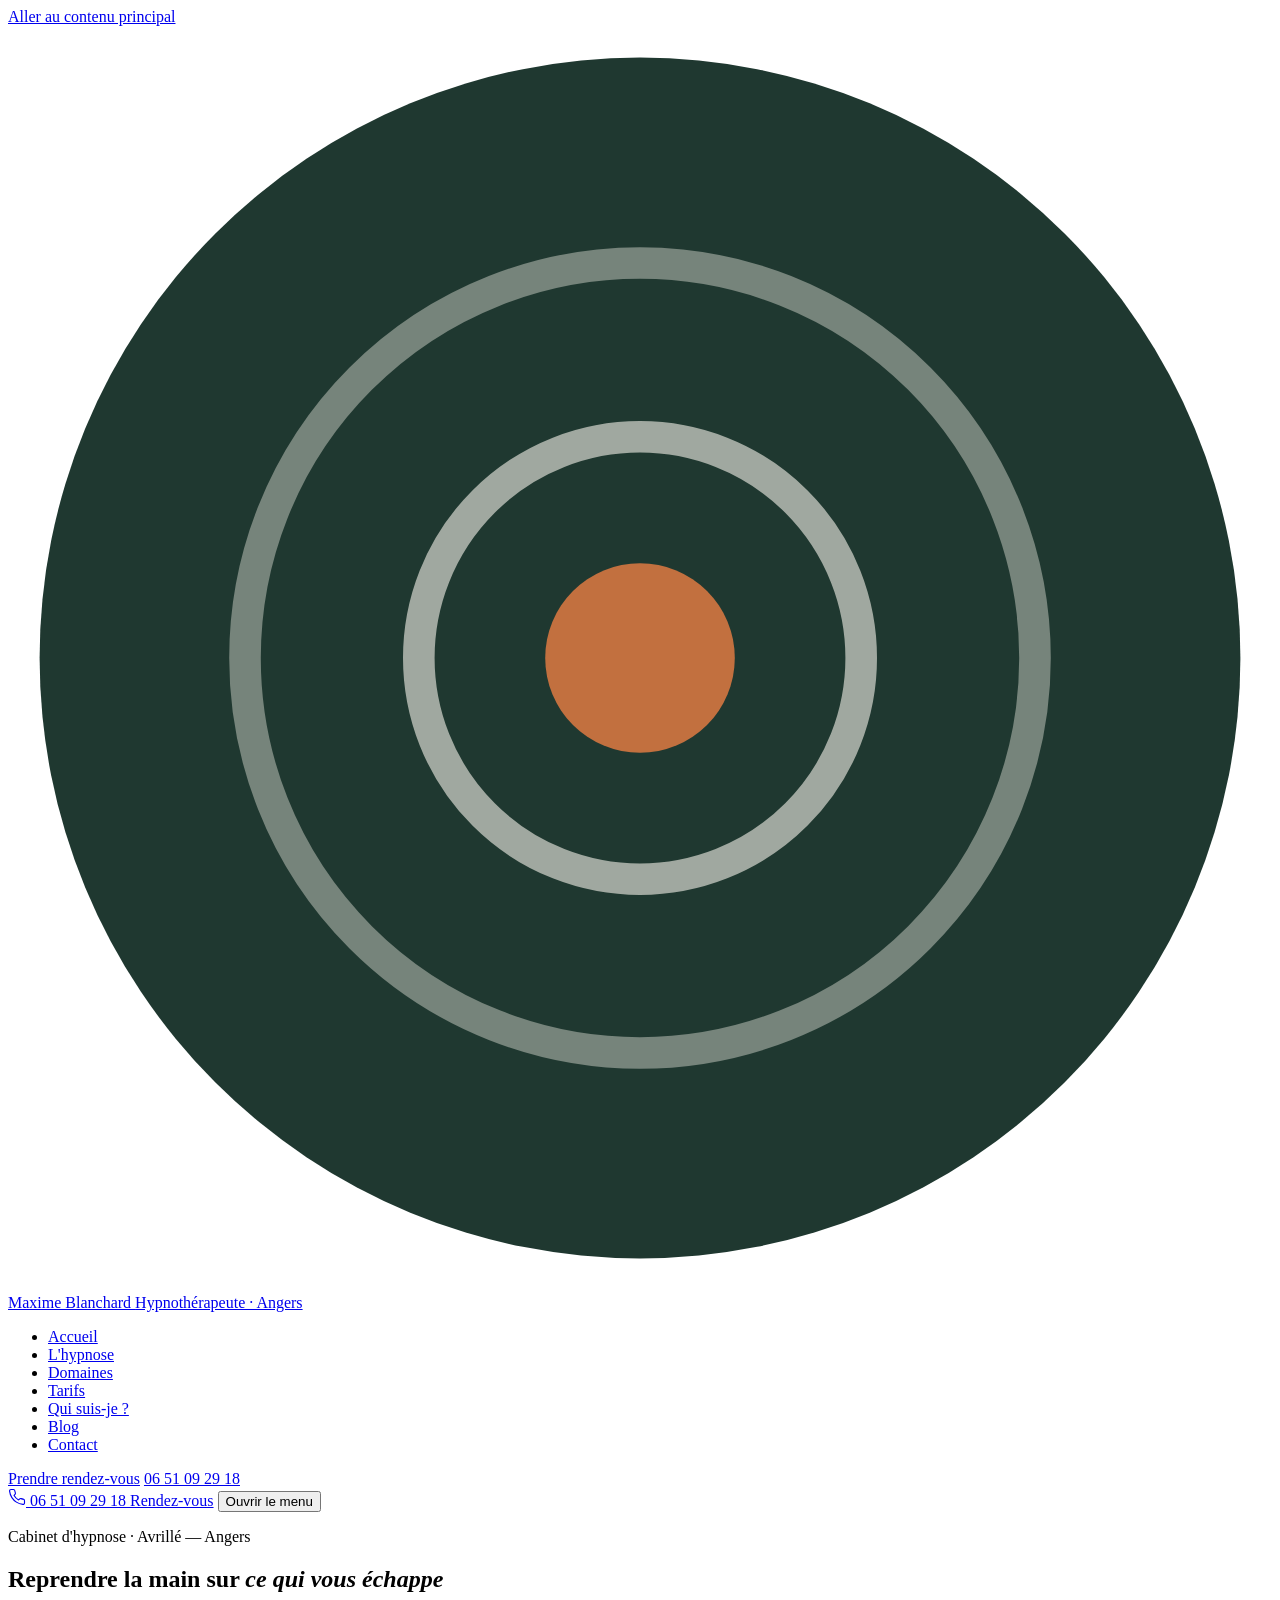
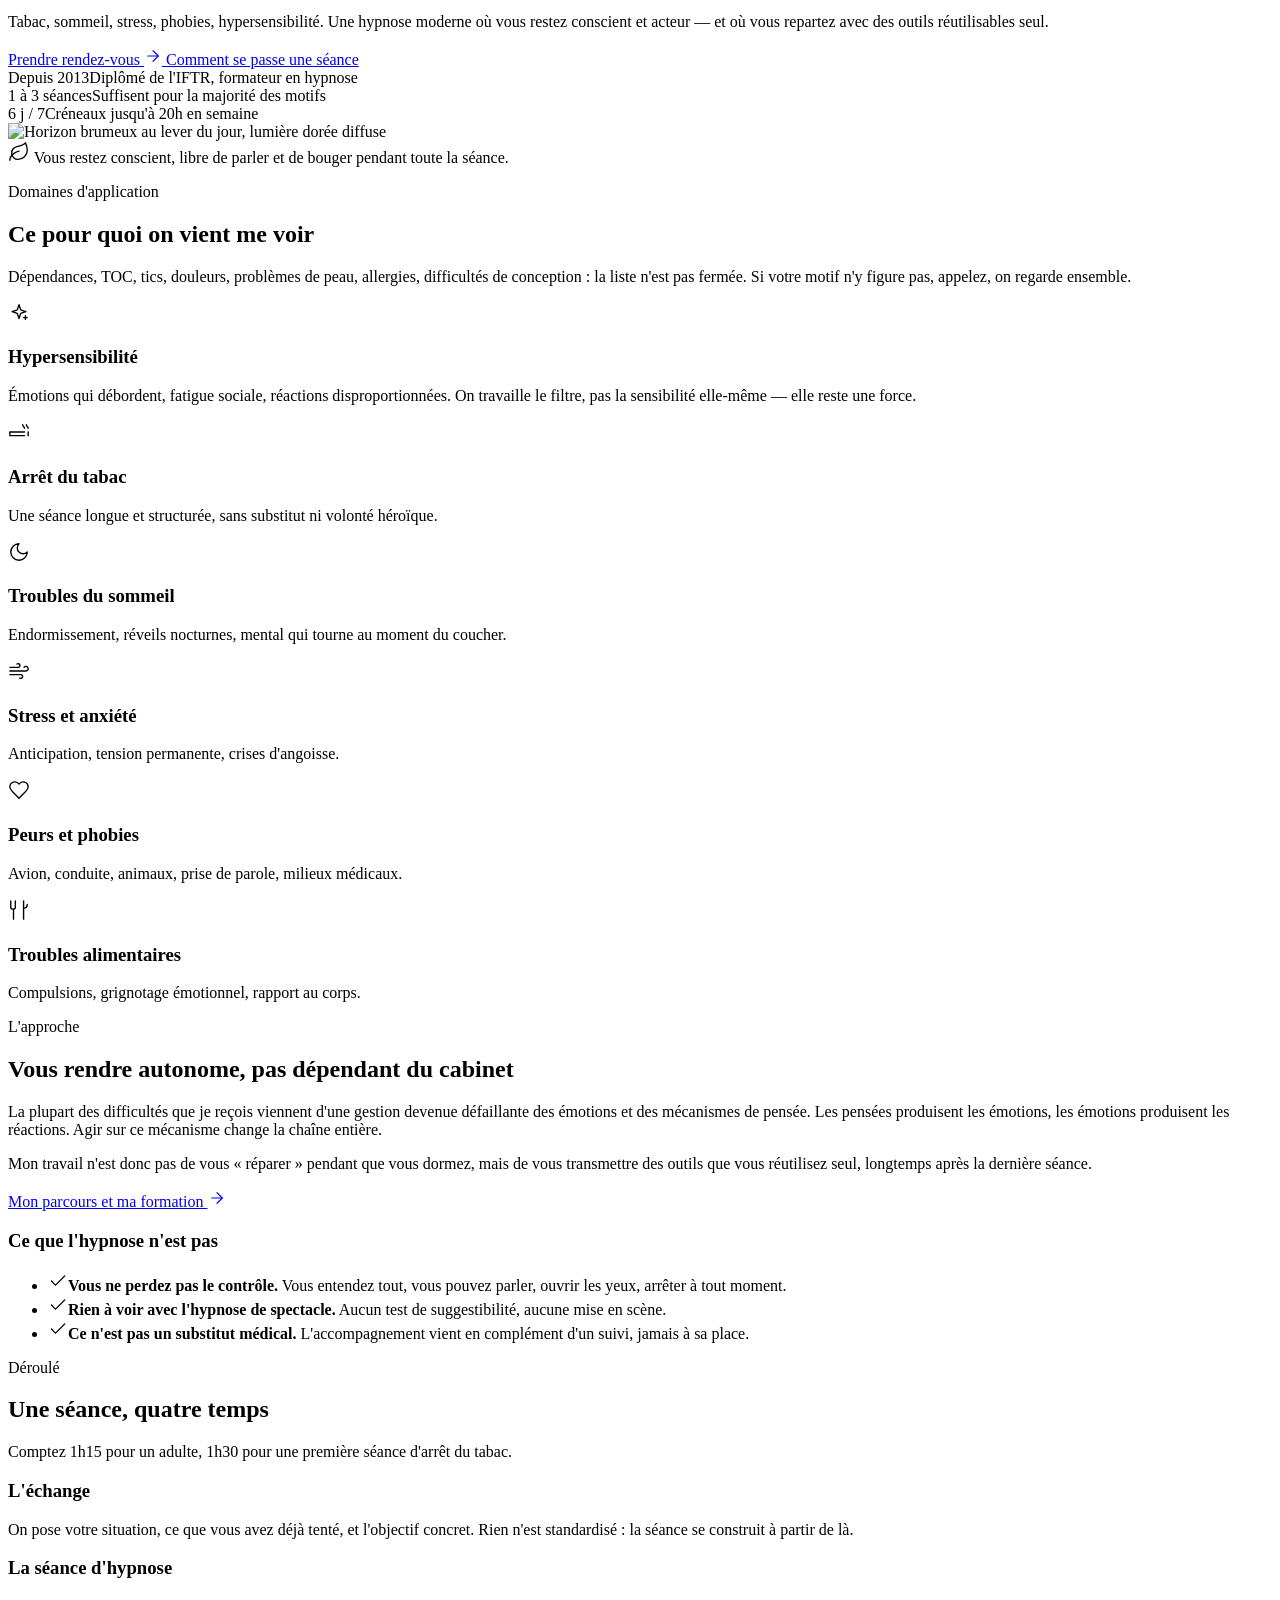
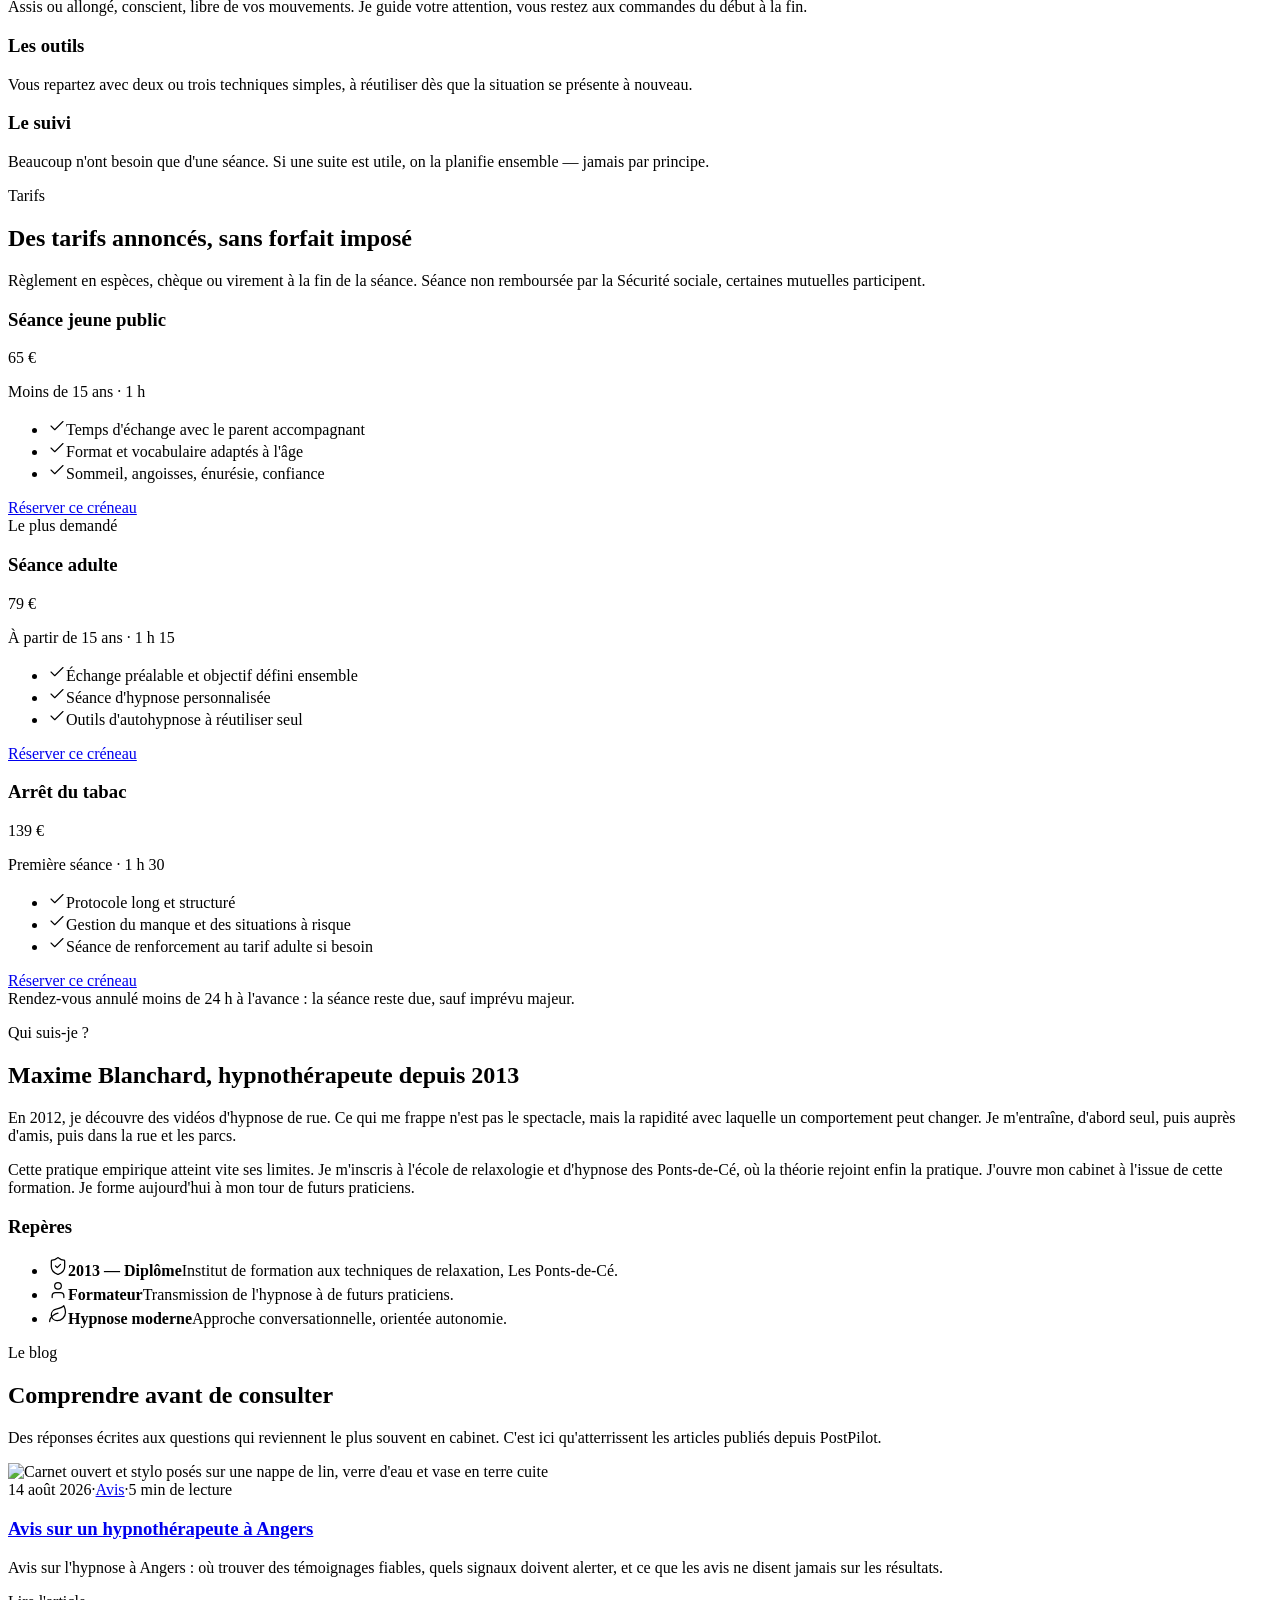
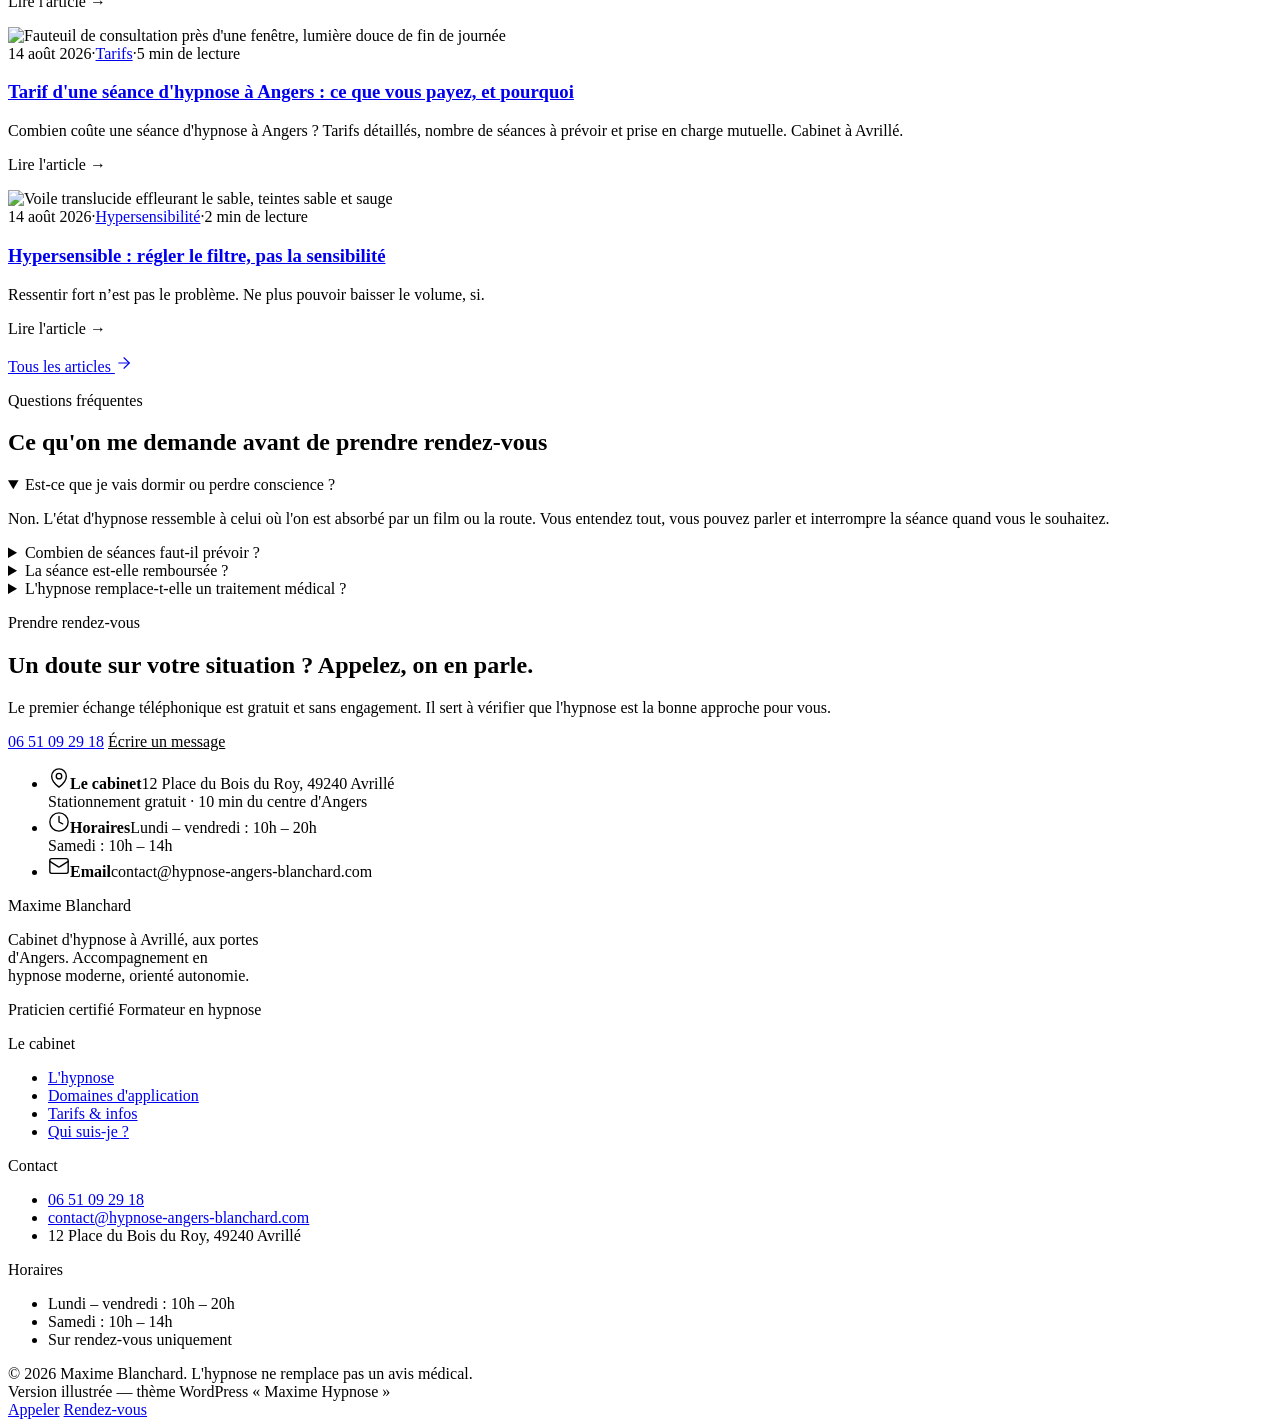
==== commit 7a36dba6: "feat: blog statique généré (WordPress PostPilot + markdown local) - site/build.py : récupère les art" ====
--- a/site/index.html
+++ b/site/index.html
@@ -8,13 +8,13 @@
 <meta name="robots" content="noindex">
 <link rel="preconnect" href="https://fonts.gstatic.com" crossorigin>
 <link rel="stylesheet" href="https://fonts.googleapis.com/css2?family=Lora:ital,wght@0,400;0,500;0,600;1,400&family=Raleway:wght@400;500;600&display=swap">
-<link rel="stylesheet" href="assets/css/tokens.css">
-<link rel="stylesheet" href="assets/css/base.css">
-<link rel="stylesheet" href="assets/css/layout.css">
-<link rel="stylesheet" href="assets/css/components.css">
-<link rel="stylesheet" href="assets/css/blog.css">
-<link rel="stylesheet" href="assets/css/photo.css">
-<link rel="preload" as="image" href="assets/img/hero-horizon.webp" imagesrcset="assets/img/hero-horizon-700.webp 700w, assets/img/hero-horizon.webp 1200w" imagesizes="(max-width: 899px) 92vw, 44vw">
+<link rel="stylesheet" href="/assets/css/tokens.css">
+<link rel="stylesheet" href="/assets/css/base.css">
+<link rel="stylesheet" href="/assets/css/layout.css">
+<link rel="stylesheet" href="/assets/css/components.css">
+<link rel="stylesheet" href="/assets/css/blog.css">
+<link rel="stylesheet" href="/assets/css/photo.css">
+<link rel="preload" as="image" href="/assets/img/hero-horizon.webp" imagesrcset="/assets/img/hero-horizon-700.webp 700w, /assets/img/hero-horizon.webp 1200w" imagesizes="(max-width: 899px) 92vw, 44vw">
 </head>
 <body>
 
@@ -41,7 +41,7 @@
         <li><a href="#domaines">Domaines</a></li>
         <li><a href="#tarifs">Tarifs</a></li>
         <li><a href="#apropos">Qui suis-je&nbsp;?</a></li>
-        <li><a href="#articles">Blog</a></li>
+        <li><a href="/blog/">Blog</a></li>
         <li><a href="#contact">Contact</a></li>
       </ul>
       <div class="site-nav__cta">
@@ -89,8 +89,8 @@
 
     <div class="hero__visual">
       <div class="hero__frame">
-        <img src="assets/img/hero-horizon.webp"
-             srcset="assets/img/hero-horizon-700.webp 700w, assets/img/hero-horizon.webp 1200w"
+        <img src="/assets/img/hero-horizon.webp"
+             srcset="/assets/img/hero-horizon-700.webp 700w, /assets/img/hero-horizon.webp 1200w"
              sizes="(max-width: 899px) 92vw, 44vw"
              width="1200" height="670" fetchpriority="high" decoding="async"
              alt="Horizon brumeux au lever du jour, lumière dorée diffuse">
@@ -262,54 +262,57 @@
     </div>
 
     <div class="post-grid">
-      <article class="post-card post-card--lead reveal">
+      <!-- posts:start -->
+<article class="post-card post-card--lead reveal">
         <div class="post-card__media">
-          <img src="assets/img/blog-sommeil.webp"
-               srcset="assets/img/blog-sommeil-800.webp 800w, assets/img/blog-sommeil.webp 1400w"
+          <img src="/assets/img/blog-avis-800.webp"
+               srcset="/assets/img/blog-avis-800.webp 800w, /assets/img/blog-avis.webp 1400w"
                sizes="(max-width: 767px) 92vw, 46vw"
                width="1400" height="788" loading="lazy" decoding="async"
-               alt="Lit défait au petit matin, lumière filtrée par un rideau">
+               alt="Carnet ouvert et stylo posés sur une nappe de lin, verre d&#x27;eau et vase en terre cuite">
         </div>
         <div class="post-card__body">
-          <div class="post-card__meta"><time>12 août 2026</time><span>·</span><a href="#">Sommeil</a><span>·</span><span>6 min de lecture</span></div>
-          <h3 class="post-card__title"><a href="#">Pourquoi votre mental s'emballe au moment du coucher</a></h3>
-          <p class="post-card__excerpt">L'insomnie d'endormissement n'est presque jamais un problème de fatigue. C'est un problème d'attention — et c'est précisément là que l'hypnose intervient.</p>
+          <div class="post-card__meta"><time datetime="2026-08-14">14 août 2026</time><span>·</span><a href="/blog/avis-hypnotherapeute-angers/">Avis</a><span>·</span><span>5 min de lecture</span></div>
+          <h3 class="post-card__title"><a href="/blog/avis-hypnotherapeute-angers/">Avis sur un hypnothérapeute à Angers</a></h3>
+          <p class="post-card__excerpt">Avis sur l&#x27;hypnose à Angers : où trouver des témoignages fiables, quels signaux doivent alerter, et ce que les avis ne disent jamais sur les résultats.</p>
           <p class="post-card__foot">Lire l'article →</p>
         </div>
       </article>
-
-      <article class="post-card reveal">
+<article class="post-card reveal">
         <div class="post-card__media">
-          <img src="assets/img/blog-tabac-800.webp"
-               srcset="assets/img/blog-tabac-800.webp 800w, assets/img/blog-tabac.webp 1400w"
+          <img src="/assets/img/blog-tarif-800.webp"
+               srcset="/assets/img/blog-tarif-800.webp 800w, /assets/img/blog-tarif.webp 1400w"
                sizes="(max-width: 767px) 92vw, 30vw"
                width="1400" height="788" loading="lazy" decoding="async"
-               alt="Cendrier et verre d'eau sur une table, feuille verte posée en travers">
+               alt="Fauteuil de consultation près d&#x27;une fenêtre, lumière douce de fin de journée">
         </div>
         <div class="post-card__body">
-          <div class="post-card__meta"><time>29 juillet 2026</time><span>·</span><a href="#">Tabac</a><span>·</span><span>4 min de lecture</span></div>
-          <h3 class="post-card__title"><a href="#">Arrêter de fumer sans volonté héroïque</a></h3>
-          <p class="post-card__excerpt">Ce que la volonté seule ne peut pas faire, et pourquoi ce n'est pas un défaut de caractère.</p>
+          <div class="post-card__meta"><time datetime="2026-08-14">14 août 2026</time><span>·</span><a href="/blog/tarif-seance-hypnose-angers/">Tarifs</a><span>·</span><span>5 min de lecture</span></div>
+          <h3 class="post-card__title"><a href="/blog/tarif-seance-hypnose-angers/">Tarif d&#x27;une séance d&#x27;hypnose à Angers : ce que vous payez, et pourquoi</a></h3>
+          <p class="post-card__excerpt">Combien coûte une séance d&#x27;hypnose à Angers ? Tarifs détaillés, nombre de séances à prévoir et prise en charge mutuelle. Cabinet à Avrillé.</p>
           <p class="post-card__foot">Lire l'article →</p>
         </div>
       </article>
-
-      <article class="post-card reveal">
+<article class="post-card reveal">
         <div class="post-card__media">
-          <img src="assets/img/blog-hypersensibilite-800.webp"
-               srcset="assets/img/blog-hypersensibilite-800.webp 800w, assets/img/blog-hypersensibilite.webp 1400w"
+          <img src="/assets/img/blog-hypersensibilite-800.webp"
+               srcset="/assets/img/blog-hypersensibilite-800.webp 800w, /assets/img/blog-hypersensibilite.webp 1400w"
                sizes="(max-width: 767px) 92vw, 30vw"
                width="1400" height="788" loading="lazy" decoding="async"
                alt="Voile translucide effleurant le sable, teintes sable et sauge">
         </div>
         <div class="post-card__body">
-          <div class="post-card__meta"><time>15 juillet 2026</time><span>·</span><a href="#">Hypersensibilité</a><span>·</span><span>5 min de lecture</span></div>
-          <h3 class="post-card__title"><a href="#">Hypersensible : régler le filtre, pas la sensibilité</a></h3>
-          <p class="post-card__excerpt">Ressentir fort n'est pas le problème. Ne plus pouvoir baisser le volume, si.</p>
+          <div class="post-card__meta"><time datetime="2026-08-14">14 août 2026</time><span>·</span><a href="/blog/hypersensible-regler-le-filtre/">Hypersensibilité</a><span>·</span><span>2 min de lecture</span></div>
+          <h3 class="post-card__title"><a href="/blog/hypersensible-regler-le-filtre/">Hypersensible : régler le filtre, pas la sensibilité</a></h3>
+          <p class="post-card__excerpt">Ressentir fort n’est pas le problème. Ne plus pouvoir baisser le volume, si.</p>
           <p class="post-card__foot">Lire l'article →</p>
         </div>
       </article>
-    </div>
+      <!-- posts:end -->
+    </div>
+    <p style="margin-top:var(--sp-6)"><a class="link-arrow" href="/blog/">Tous les articles
+      <svg width="18" height="18" viewBox="0 0 24 24" fill="none" stroke="currentColor" stroke-width="1.5" stroke-linecap="round" stroke-linejoin="round" aria-hidden="true"><path d="M5 12h14"/><path d="m12 5 7 7-7 7"/></svg>
+    </a></p>
   </div>
 </section>
 
@@ -412,6 +415,6 @@
   <a class="btn btn--primary" href="#contact">Rendez-vous</a>
 </div>
 
-<script src="assets/js/main.js" defer></script>
+<script src="/assets/js/main.js" defer></script>
 </body>
 </html>
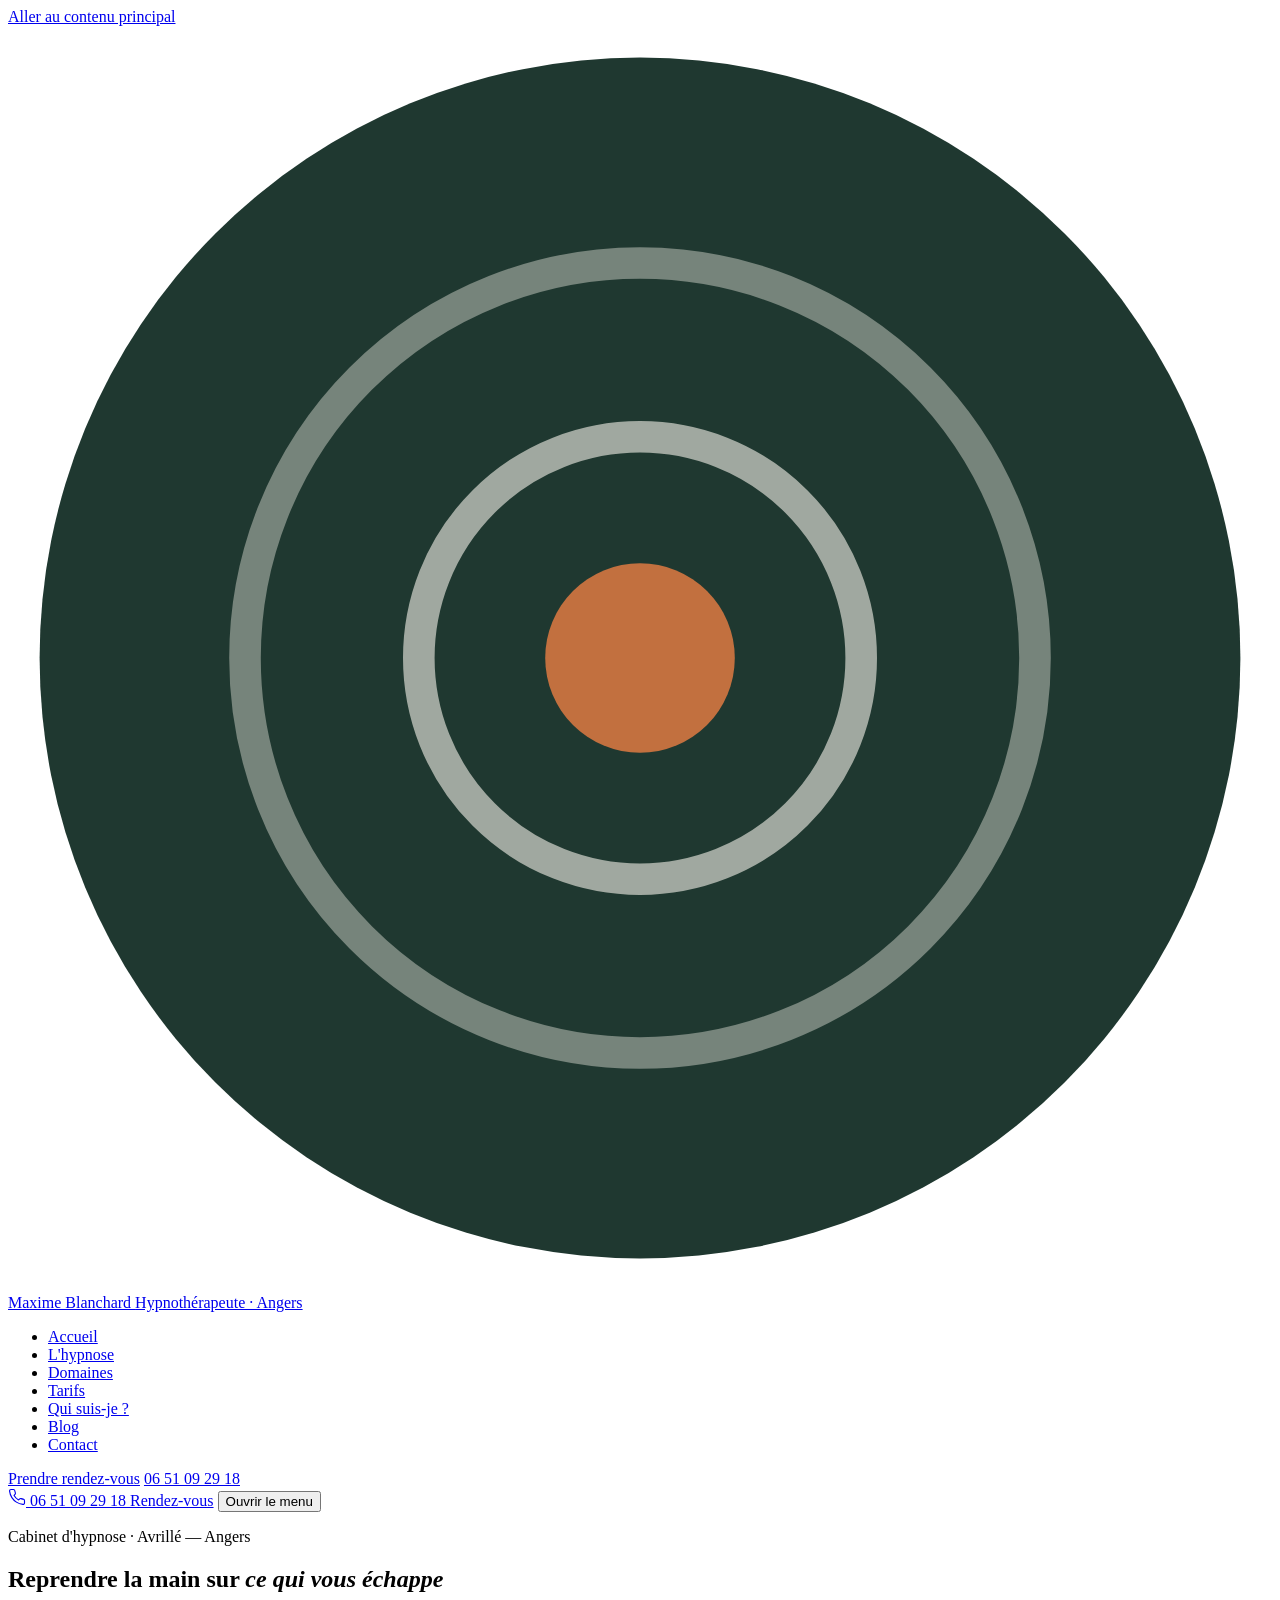
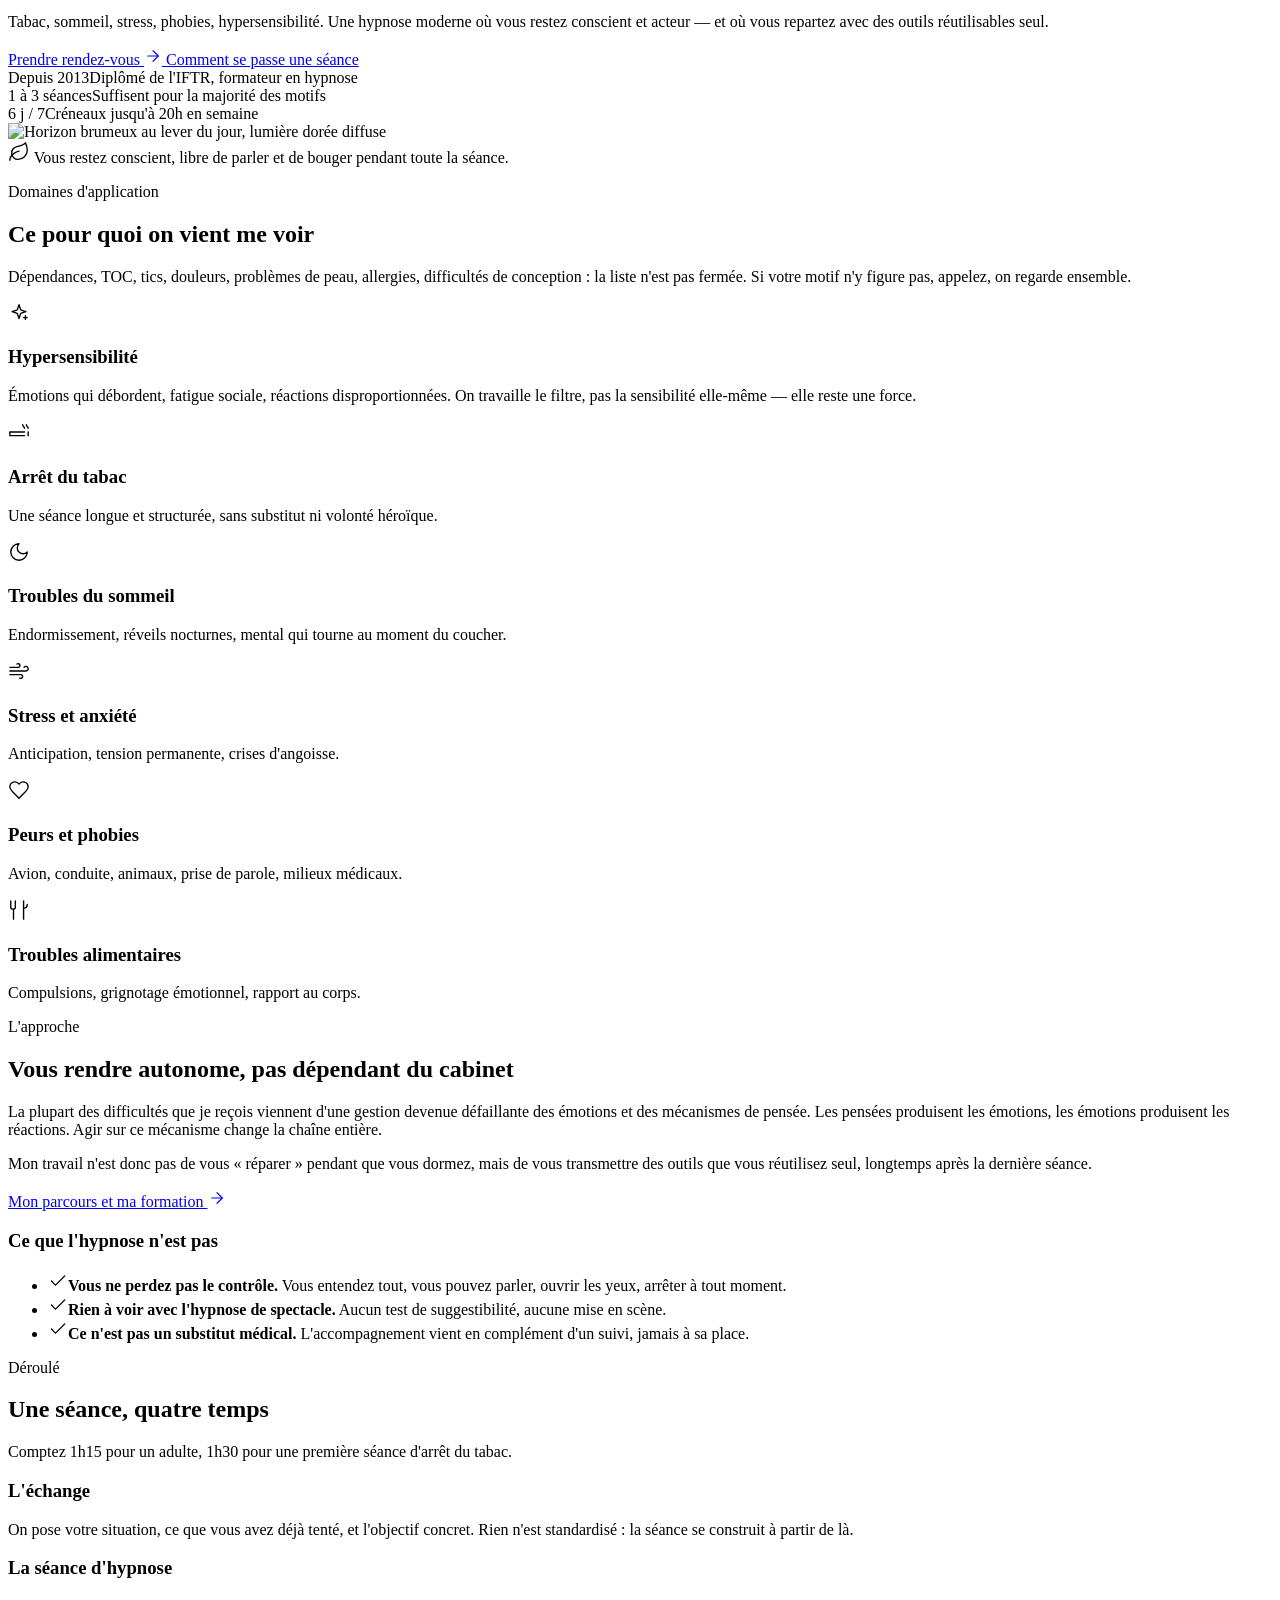
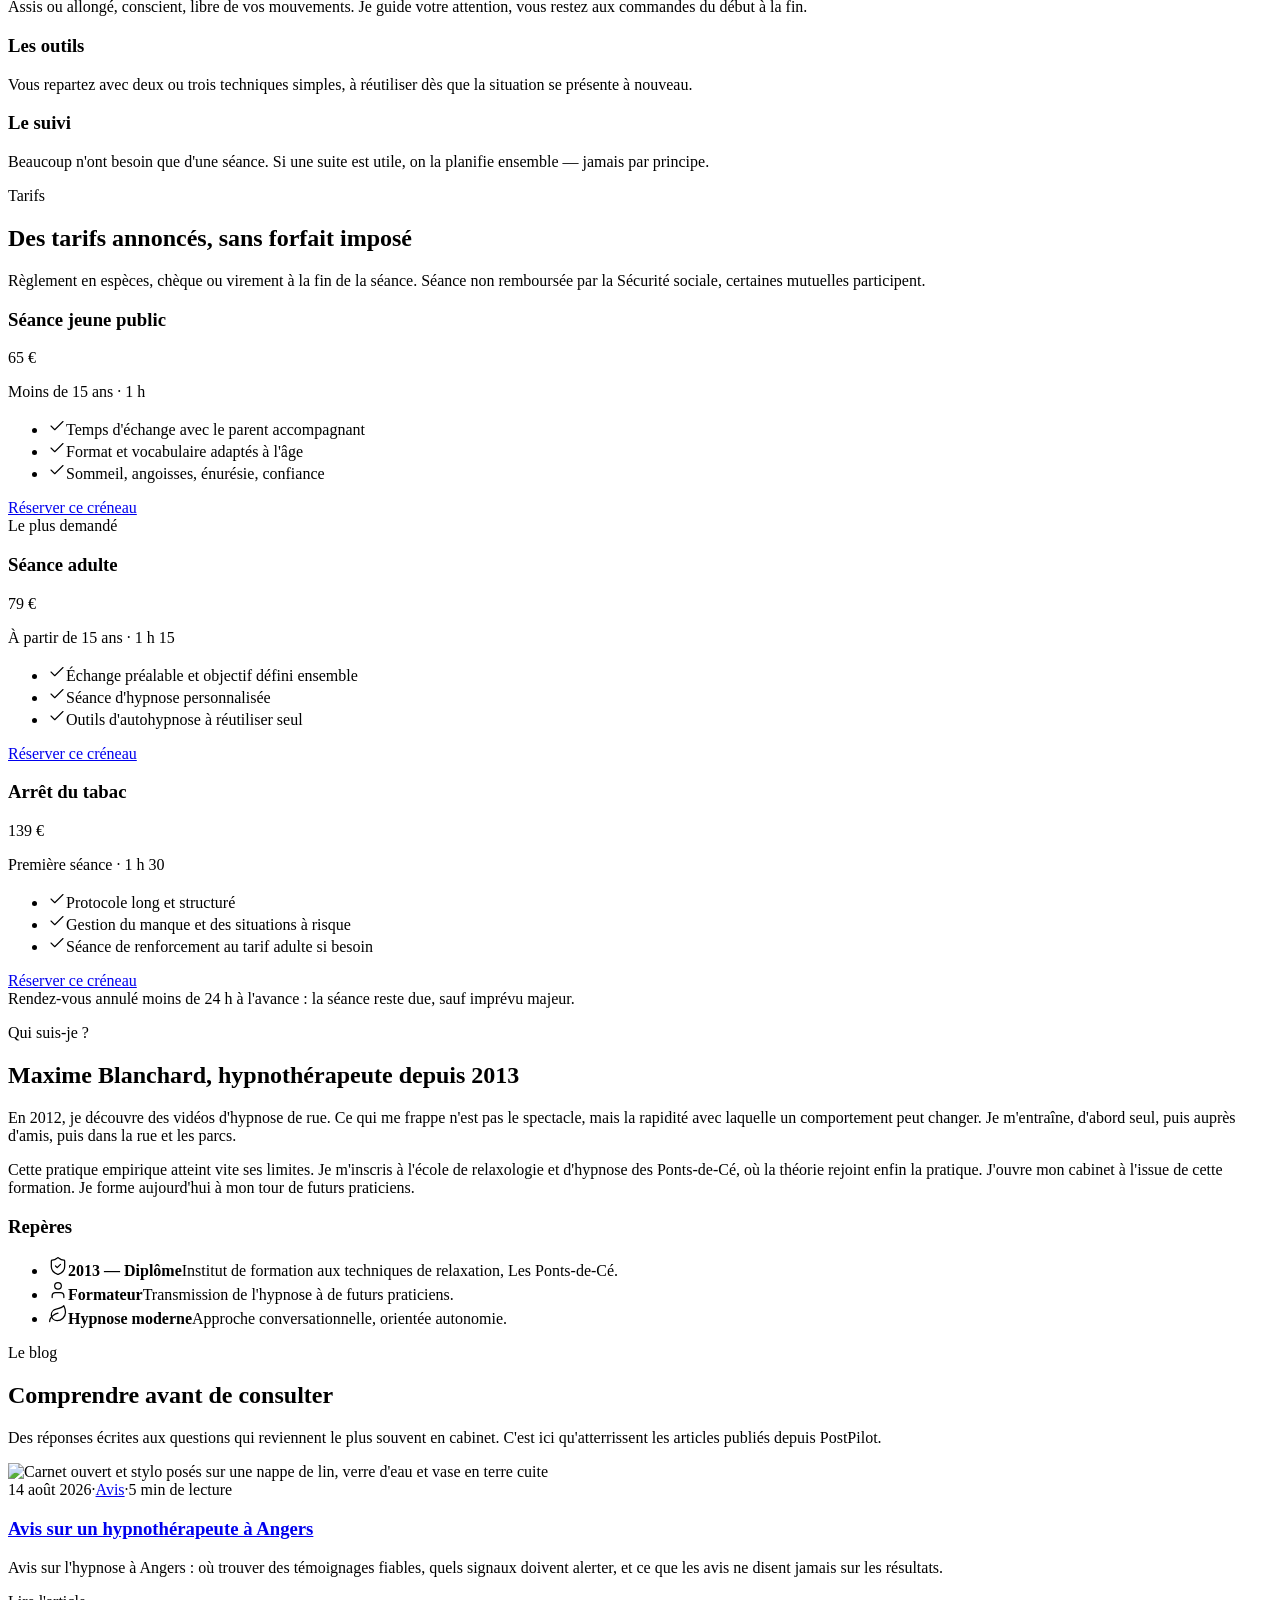
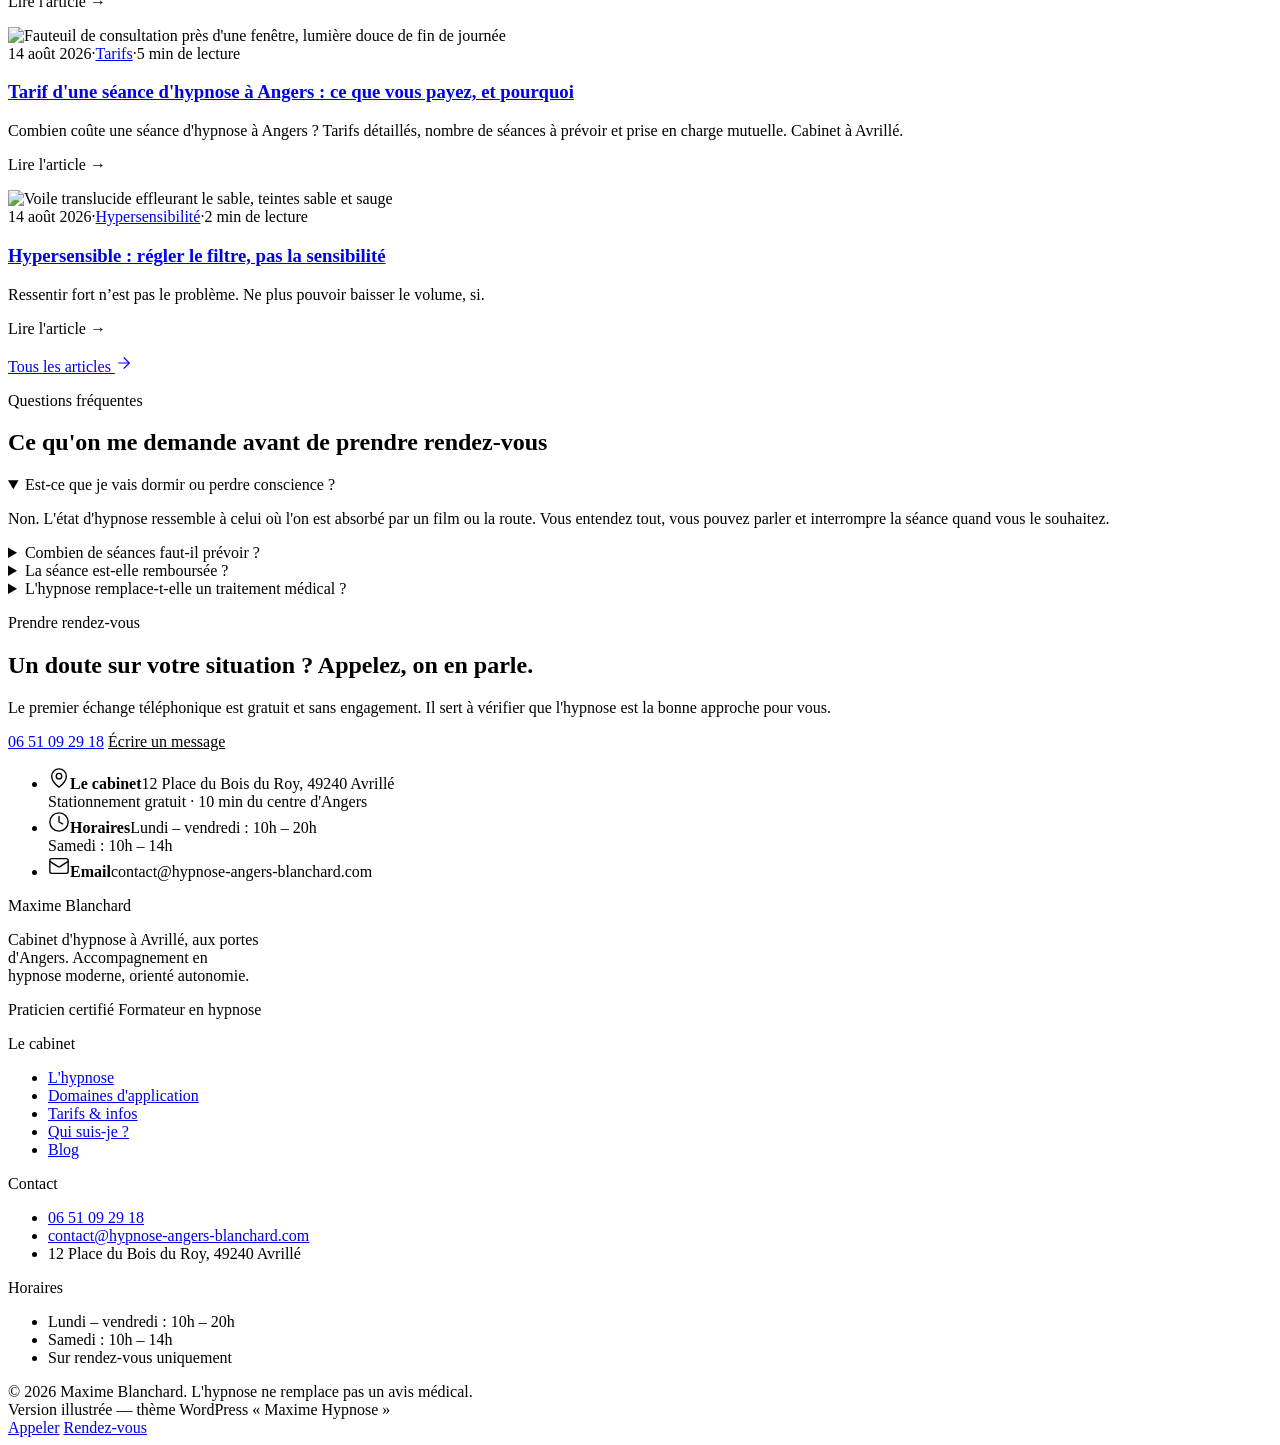
==== commit 6ee35802: "fix: panneau de navigation mobile enfermé dans le header Le header porte un backdrop-filter, ce qui " ====
--- a/site/index.html
+++ b/site/index.html
@@ -384,6 +384,7 @@
           <li><a href="#domaines">Domaines d'application</a></li>
           <li><a href="#tarifs">Tarifs & infos</a></li>
           <li><a href="#apropos">Qui suis-je&nbsp;?</a></li>
+          <li><a href="/blog/">Blog</a></li>
         </ul>
       </div>
       <div>
